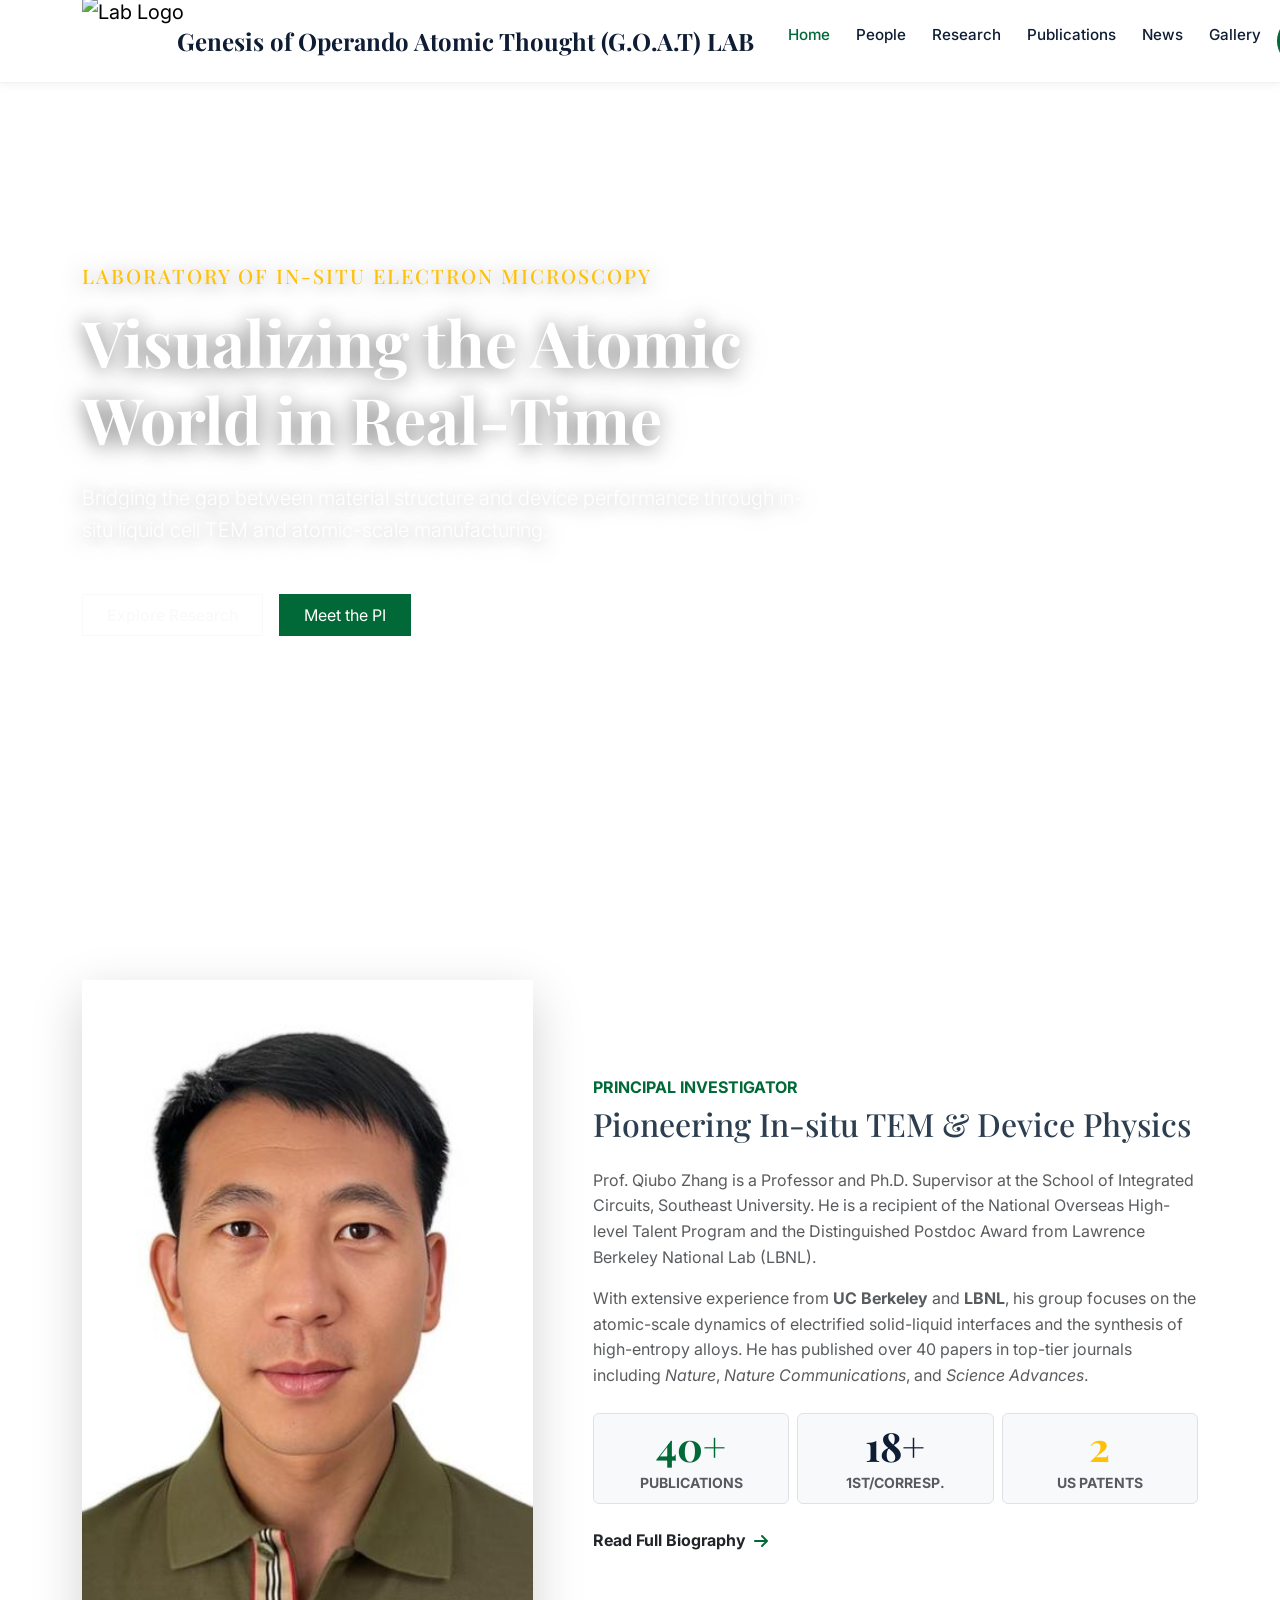
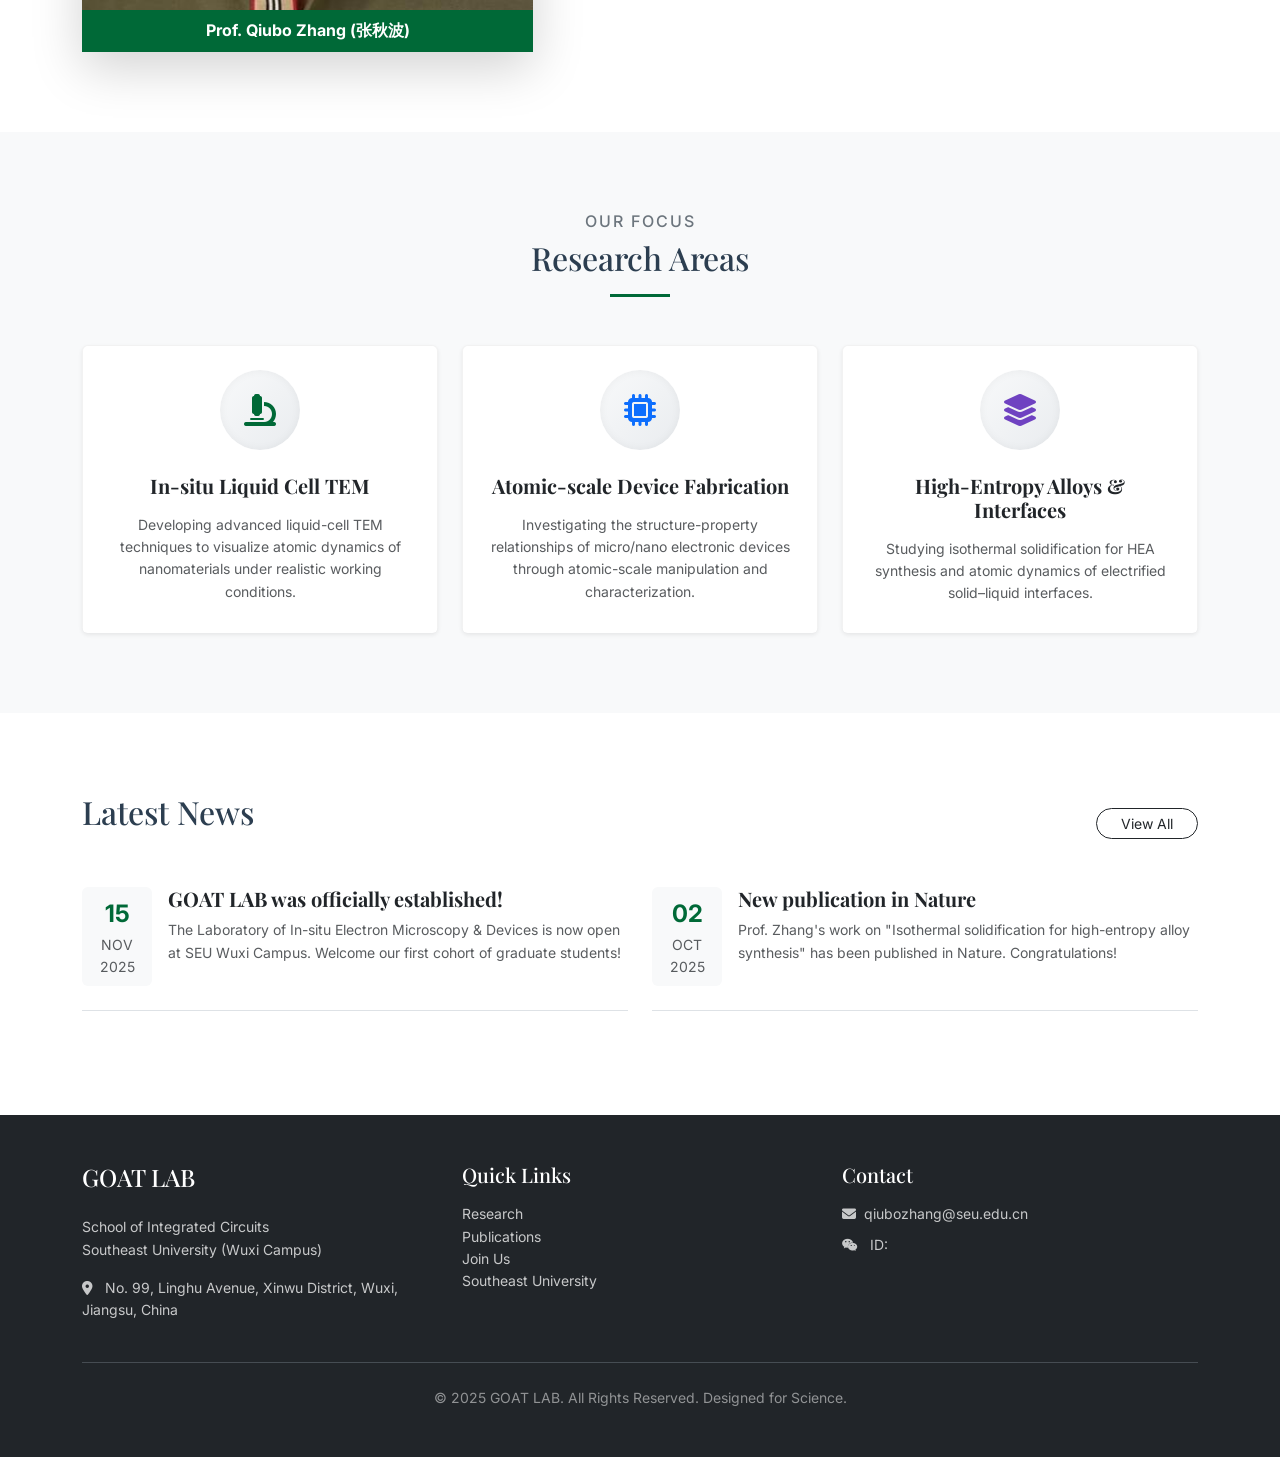
==== index.html @ 04fb3eb4 "Add files via upload" ====
<!DOCTYPE html>
<html lang="en">

<head>
    <meta charset="UTF-8">
    <meta name="viewport" content="width=device-width, initial-scale=1.0">
    
    <!-- SEO Optimization -->
    <meta name="description" content="GOAT LAB at Southeast University (Wuxi Campus), led by Prof. Qiubo Zhang. Research focuses on In-situ Liquid Cell TEM, Atomic-scale Manufacturing, and High-Entropy Alloys.">
    <meta name="keywords" content="Qiubo Zhang, Zhang Group, Southeast University, SEU, In-situ TEM, Liquid Cell, High-Entropy Alloys, Nanodevices, 张秋波, 东南大学, 课题组, 原位电子显微学">
    <meta name="author" content="GOAT LAB">
    
    <title>GOAT LAB</title>
    
    <!-- Favicon (网页图标) -->
    <link rel="icon" type="image/png" href="images/icon.png">

    <!-- Bootstrap 5 CSS -->
    <link href="https://cdn.jsdelivr.net/npm/bootstrap@5.3.0/dist/css/bootstrap.min.css" rel="stylesheet">

    <!-- Fonts (国内镜像加速) -->
    <link href="https://fonts.loli.net/css2?family=Inter:wght@300;400;600&family=Playfair+Display:wght@700&display=swap" rel="stylesheet">

    <!-- FontAwesome Icons -->
    <link rel="stylesheet" href="https://cdnjs.cloudflare.com/ajax/libs/font-awesome/6.4.0/css/all.min.css">

    <!-- Custom CSS -->
    <link rel="stylesheet" href="style.css">

    <!-- AOS Animation Library -->
    <link href="https://unpkg.com/aos@2.3.1/dist/aos.css" rel="stylesheet">
</head>

<body>
    
    <!-- Preloader -->
    <div id="preloader">
        <div class="loader-spinner"></div>
    </div>

    <!-- Navigation 导航栏 -->
    <nav class="navbar navbar-expand-lg fixed-top navbar-light transition-all" id="mainNav">
        <div class="container">
            <!-- Logo区域 -->
            <a class="navbar-brand d-flex align-items-center" href="index.html">
                <img src="images/logo2.png" alt="Lab Logo" class="nav-logo me-2" loading="lazy">
                <div class="brand-text">
                    <span class="group-name">Genesis of Operando Atomic Thought (G.O.A.T) LAB</span>
                </div>
            </a>

            <button class="navbar-toggler" type="button" data-bs-toggle="collapse" data-bs-target="#navbarNav">
                <span class="navbar-toggler-icon"></span>
            </button>

            <div class="collapse navbar-collapse" id="navbarNav">
                <ul class="navbar-nav ms-auto">
                    <li class="nav-item"><a class="nav-link active" href="index.html">Home</a></li>
                    <li class="nav-item"><a class="nav-link" href="people.html">People</a></li>
                    <li class="nav-item"><a class="nav-link" href="research.html">Research</a></li>
                    <li class="nav-item"><a class="nav-link" href="publications.html">Publications</a></li>
                    <li class="nav-item"><a class="nav-link" href="news.html">News</a></li>
                    <li class="nav-item"><a class="nav-link" href="gallery.html">Gallery</a></li>
                    <li class="nav-item ms-lg-2">
                        <a class="btn btn-seu-green btn-sm px-3 rounded-pill" href="join.html">Join Us</a>
                    </li>
                </ul>
            </div>
        </div>
    </nav>

    <!-- Hero Section 首屏大图 -->
    <header class="hero-section d-flex align-items-center" style="background-image: url('https://images.unsplash.com/photo-1576086213369-97a306d36557?q=80&w=2080&auto=format&fit=crop');">
        <div class="overlay"></div>
        <div class="container text-white position-relative z-2">
            <div class="row">
                <div class="col-lg-8" data-aos="fade-up" data-aos-duration="1000">
                    <h5 class="text-uppercase ls-2 mb-3 text-warning">Laboratory of In-situ Electron Microscopy</h5>
                    <h1 class="display-3 fw-bold mb-4">Visualizing the Atomic World in Real-Time</h1>
                    <p class="lead mb-5 opacity-90">
                        Bridging the gap between material structure and device performance through in-situ liquid cell TEM and atomic-scale manufacturing.
                    </p>
                    <div class="d-flex flex-wrap gap-3">
                        <a href="research.html" class="btn btn-outline-light rounded-0 px-4 py-2">Explore Research</a>
                        <a href="#pi-intro" class="btn btn-seu-green rounded-0 px-4 py-2">Meet the PI</a>
                    </div>
                </div>
            </div>
        </div>
        
        <!-- Scroll Down Indicator -->
        <div class="scroll-down-indicator">
            <div class="mouse">
                <div class="wheel"></div>
            </div>
            <div class="arrow-span">
                <span></span><span></span><span></span>
            </div>
        </div>
    </header>

    <!-- PI Introduction 教授简介 -->
    <section id="pi-intro" class="py-section bg-white">
        <div class="container">
            <div class="row align-items-center">
                <div class="col-lg-5 mb-4 mb-lg-0" data-aos="fade-right">
                    <div class="img-wrapper shadow-lg position-relative">
                        <!-- PI 照片占位符 -->
                        <img src="images/qiubo_zhang.jpg" alt="Prof. Qiubo Zhang" class="img-fluid rounded rounded w-100"" loading="lazy" >
                        <div class="img-caption bg-seu-green text-white p-2 text-center position-absolute bottom-0 w-100">
                            <strong>Prof. Qiubo Zhang (张秋波)</strong>
                        </div>
                    </div>
                </div>
                <div class="col-lg-7 ps-lg-5" data-aos="fade-left">
                    <h6 class="text-seu-green fw-bold text-uppercase">Principal Investigator</h6>
                    <h2 class="mb-4 font-serif">Pioneering In-situ TEM & Device Physics</h2>
                    <p class="text-muted">
                        Prof. Qiubo Zhang is a Professor and Ph.D. Supervisor at the School of Integrated Circuits, Southeast University. He is a recipient of the National Overseas High-level Talent Program and the Distinguished Postdoc Award from Lawrence Berkeley National Lab (LBNL).
                    </p>
                    <p class="text-muted">
                        With extensive experience from <strong>UC Berkeley</strong> and <strong>LBNL</strong>, his group focuses on the atomic-scale dynamics of electrified solid-liquid interfaces and the synthesis of high-entropy alloys. He has published over 40 papers in top-tier journals including <em>Nature</em>, <em>Nature Communications</em>, and <em>Science Advances</em>.
                    </p>
                    
                    <!-- Key Statistics -->
                    <div class="row text-center mt-4 mb-4 gx-2">
                        <div class="col-4">
                            <div class="p-2 border rounded bg-light h-100">
                                <h3 class="fw-bold text-seu-green mb-0 display-6">40+</h3>
                                <span class="small text-muted text-uppercase fw-bold">Publications</span>
                            </div>
                        </div>
                        <div class="col-4">
                            <div class="p-2 border rounded bg-light h-100">
                                <h3 class="fw-bold text-dark-blue mb-0 display-6">18+</h3>
                                <span class="small text-muted text-uppercase fw-bold">1st/Corresp.</span>
                            </div>
                        </div>
                        <div class="col-4">
                            <div class="p-2 border rounded bg-light h-100">
                                <h3 class="fw-bold text-warning mb-0 display-6">2</h3>
                                <span class="small text-muted text-uppercase fw-bold">US Patents</span>
                            </div>
                        </div>
                    </div>
                    
                    <div class="mt-4">
                        <a href="people.html" class="text-decoration-none fw-bold text-dark link-arrow">
                            Read Full Biography <i class="fas fa-arrow-right ms-2 text-seu-green"></i>
                        </a>
                    </div>
                </div>
            </div>
        </div>
    </section>

    <!-- Research Highlights 研究方向 -->
    <section id="research" class="py-section bg-light">
        <div class="container">
            <div class="text-center mb-5" data-aos="fade-up">
                <h6 class="text-secondary text-uppercase ls-2">Our Focus</h6>
                <h2 class="font-serif">Research Areas</h2>
                <div class="divider mx-auto bg-seu-green mt-3"></div>
            </div>

            <div class="row g-4">
                <!-- Research Card 1 -->
                <div class="col-md-4" data-aos="fade-up" data-aos-delay="100">
                    <a href="research.html" class="text-decoration-none text-dark">
                        <div class="card h-100 border-0 shadow-sm hover-card">
                            <div class="card-body p-4 text-center">
                                <div class="icon-box mb-4 bg-green-light text-seu-green rounded-circle mx-auto d-flex align-items-center justify-content-center">
                                    <i class="fas fa-microscope fa-2x"></i>
                                </div>
                                <h4 class="card-title h5 fw-bold mb-3">In-situ Liquid Cell TEM</h4>
                                <p class="card-text text-muted small">
                                    Developing advanced liquid-cell TEM techniques to visualize atomic dynamics of nanomaterials under realistic working conditions.
                                </p>
                            </div>
                        </div>
                    </a>
                </div>

                <!-- Research Card 2 -->
                <div class="col-md-4" data-aos="fade-up" data-aos-delay="200">
                    <a href="research.html" class="text-decoration-none text-dark">
                        <div class="card h-100 border-0 shadow-sm hover-card">
                            <div class="card-body p-4 text-center">
                                <div class="icon-box mb-4 bg-blue-light text-primary rounded-circle mx-auto d-flex align-items-center justify-content-center">
                                    <i class="fas fa-microchip fa-2x"></i>
                                </div>
                                <h4 class="card-title h5 fw-bold mb-3">Atomic-scale Device Fabrication</h4>
                                <p class="card-text text-muted small">
                                    Investigating the structure-property relationships of micro/nano electronic devices through atomic-scale manipulation and characterization.
                                </p>
                            </div>
                        </div>
                    </a>
                </div>

                <!-- Research Card 3 -->
                <div class="col-md-4" data-aos="fade-up" data-aos-delay="300">
                    <a href="research.html" class="text-decoration-none text-dark">
                        <div class="card h-100 border-0 shadow-sm hover-card">
                            <div class="card-body p-4 text-center">
                                <div class="icon-box mb-4 bg-purple-light text-purple rounded-circle mx-auto d-flex align-items-center justify-content-center">
                                    <i class="fas fa-layer-group fa-2x"></i>
                                </div>
                                <h4 class="card-title h5 fw-bold mb-3">High-Entropy Alloys & Interfaces</h4>
                                <p class="card-text text-muted small">
                                    Studying isothermal solidification for HEA synthesis and atomic dynamics of electrified solid–liquid interfaces.
                                </p>
                            </div>
                        </div>
                    </a>
                </div>
            </div>
        </div>
    </section>

    <!-- Latest News 新闻动态 -->
    <section class="py-section">
        <div class="container">
            <div class="d-flex justify-content-between align-items-end mb-5">
                <div>
                    <h2 class="font-serif">Latest News</h2>
                </div>
                <a href="news.html" class="btn btn-outline-dark btn-sm rounded-pill px-4">View All</a>
            </div>

            <div class="row">
                <!-- News Item 1 -->
                <div class="col-md-6 mb-4" data-aos="fade-up">
                    <div class="news-item d-flex align-items-start border-bottom pb-4">
                        <div class="date-box bg-light text-center p-2 rounded me-3" style="min-width: 70px;">
                            <span class="d-block fw-bold fs-4 text-seu-green">15</span>
                            <span class="d-block small text-muted text-uppercase">Nov</span>
                            <span class="d-block small text-muted">2025</span>
                        </div>
                        <div>
                            <h5 class="fw-bold">
                                <a href="news.html" class="text-dark text-decoration-none hover-green">GOAT LAB was officially established!</a>
                            </h5>
                            <p class="text-muted small mb-0">The Laboratory of In-situ Electron Microscopy & Devices is now open at SEU Wuxi Campus. Welcome our first cohort of graduate students!</p>
                        </div>
                    </div>
                </div>
                <!-- News Item 2 -->
                <div class="col-md-6 mb-4" data-aos="fade-up" data-aos-delay="100">
                    <div class="news-item d-flex align-items-start border-bottom pb-4">
                        <div class="date-box bg-light text-center p-2 rounded me-3" style="min-width: 70px;">
                            <span class="d-block fw-bold fs-4 text-seu-green">02</span>
                            <span class="d-block small text-muted text-uppercase">Oct</span>
                            <span class="d-block small text-muted">2025</span>
                        </div>
                        <div>
                            <h5 class="fw-bold">
                                <a href="news.html" class="text-dark text-decoration-none hover-green">New publication in Nature</a>
                            </h5>
                            <p class="text-muted small mb-0">Prof. Zhang's work on "Isothermal solidification for high-entropy alloy synthesis" has been published in Nature. Congratulations!</p>
                        </div>
                    </div>
                </div>
            </div>
        </div>
    </section>

    <!-- Footer 页脚 -->
    <footer class="bg-dark text-white py-5">
        <div class="container">
            <div class="row">
                <div class="col-lg-4 mb-4 mb-lg-0">
                    <h4 class="mb-4">GOAT LAB</h4>
                    <p class="small opacity-75">
                        School of Integrated Circuits<br>
                        Southeast University (Wuxi Campus)
                    </p>
                    <p class="small opacity-75">
                        <i class="fas fa-map-marker-alt me-2"></i> No. 99, Linghu Avenue, Xinwu District, Wuxi, Jiangsu, China
                    </p>
                </div>
                <div class="col-lg-4 mb-4 mb-lg-0">
                    <h5 class="mb-3">Quick Links</h5>
                    <ul class="list-unstyled small opacity-75">
                        <li><a href="research.html" class="text-white text-decoration-none">Research</a></li>
                        <li><a href="publications.html" class="text-white text-decoration-none">Publications</a></li>
                        <li><a href="join.html" class="text-white text-decoration-none">Join Us</a></li>
                        <li><a href="https://www.seu.edu.cn" target="_blank" rel="noopener noreferrer" class="text-white text-decoration-none">Southeast University</a></li>
                    </ul>
                </div>
                <div class="col-lg-4">
                    <h5 class="mb-3">Contact</h5>
                    <ul class="list-unstyled small opacity-75">
                        <li class="mb-2"><i class="fas fa-envelope me-2"></i>qiubozhang@seu.edu.cn</li>
                        <li class="mb-2"><i class="fab fa-weixin me-2"></i> ID:</li>
                    </ul>
                </div>
            </div>
            <div class="border-top border-secondary mt-4 pt-4 text-center small opacity-50">
                &copy; 2025 GOAT LAB. All Rights Reserved. Designed for Science.
            </div>
        </div>
    </footer>

    <!-- Back to Top Button -->
    <a href="#" id="back-to-top" class="btn btn-seu-green rounded-circle shadow back-to-top-btn" title="Back to Top">
        <i class="fas fa-arrow-up"></i>
    </a>

    <!-- JS Scripts -->
    <script src="https://cdn.jsdelivr.net/npm/bootstrap@5.3.0/dist/js/bootstrap.bundle.min.js"></script>
    <script src="https://unpkg.com/aos@2.3.1/dist/aos.js"></script>
    <script src="script.js"></script>
</body>

</html>
---- style.css ----
/* =========================================
   1. GLOBAL RESET & UTILITIES
   ========================================= */
html {
    scroll-behavior: smooth;
}

:root {
    --seu-green: #006937;        /* 东南大学官方绿 */
    --seu-green-hover: #00522b;
    --dark-blue: #0e1d34;        /* 深科技蓝 */
    --text-dark: #2c3e50;
    --text-light: #6c757d;
}

body {
    font-family: 'Inter', sans-serif;
    color: var(--text-dark);
    line-height: 1.6;
}

h1, h2, h3, h4, h5, .font-serif {
    font-family: 'Playfair Display', serif;
    /* 移动端防长单词撑破屏幕 */
    overflow-wrap: break-word; word-wrap: break-word; hyphens: auto;
}

a {
    text-decoration: none;
    transition: color 0.2s ease;
}

/* 常用工具类 */
.py-section { padding-top: 5rem; padding-bottom: 5rem; }
.ls-2 { letter-spacing: 2px; }
.divider { height: 3px; width: 60px; }
.object-fit-cover { object-fit: cover; }
.text-justify { text-align: justify; }
.w-20 { width: 20px; text-align: center; }

/* 颜色工具 */
.text-seu-green { color: var(--seu-green) !important; }
.bg-seu-green { background-color: var(--seu-green) !important; }
.text-dark-blue { color: var(--dark-blue) !important; }
.bg-dark-blue { background-color: var(--dark-blue) !important; color: white; }
.hover-green:hover { color: var(--seu-green) !important; transition: color 0.2s ease; }

/* 文本截断 */
.text-clamp-2 { display: -webkit-box; -webkit-line-clamp: 2; -webkit-box-orient: vertical; overflow: hidden; }
.text-clamp-3 { display: -webkit-box; -webkit-line-clamp: 3; -webkit-box-orient: vertical; overflow: hidden; }

/* =========================================
   2. KEYFRAMES ANIMATIONS
   ========================================= */
@keyframes spin { 0% { transform: rotate(0deg); } 100% { transform: rotate(360deg); } }
@keyframes floatUp { 0% { transform: translateY(100vh) scale(0); opacity: 0; } 20% { opacity: 0.8; } 100% { transform: translateY(-100px) scale(1); opacity: 0; } }
@keyframes scrollWheel { 0% { top: 6px; opacity: 1; } 100% { top: 20px; opacity: 0; } }
@keyframes scrollArrow { 0% { opacity: 0; } 50% { opacity: 1; } 100% { opacity: 0; } }
@keyframes zoom { from { transform: scale(0) } to { transform: scale(1) } }

/* =========================================
   3. COMPONENTS (Preloader, Nav, UI)
   ========================================= */

/* --- Preloader --- */
#preloader {
    position: fixed; top: 0; left: 0; width: 100%; height: 100%;
    background: #ffffff; z-index: 9999;
    display: flex; justify-content: center; align-items: center;
    transition: opacity 0.5s ease, visibility 0.5s ease;
}
#preloader.fade-out { opacity: 0; visibility: hidden; }
.loader-spinner {
    width: 50px; height: 50px; border-radius: 50%;
    border: 3px solid rgba(0, 105, 55, 0.2); border-top: 3px solid var(--seu-green);
    animation: spin 1s linear infinite;
}

/* --- Buttons --- */
.btn-seu-green {
    background-color: var(--seu-green); color: white; border: 1px solid var(--seu-green); transition: all 0.3s ease;
}
.btn-seu-green:hover { background-color: var(--seu-green-hover); border-color: var(--seu-green-hover); color: white; }
.btn-outline-light:hover { color: var(--dark-blue); }
.filter-btn { border: none; font-weight: 500; font-size: 0.95rem; transition: all 0.3s; opacity: 0.6; }
.filter-btn:hover, .filter-btn.active { background-color: transparent !important; color: var(--seu-green) !important; opacity: 1; font-weight: 700; }

/* --- Back to Top Button --- */
.back-to-top-btn {
    position: fixed; bottom: 30px; right: 30px;
    width: 50px; height: 50px; border-radius: 50%; z-index: 999;
    display: flex; align-items: center; justify-content: center;
    opacity: 0; visibility: hidden; transition: all 0.4s ease; border: 2px solid white;
}
.back-to-top-btn.show { opacity: 1; visibility: visible; bottom: 30px; }
.back-to-top-btn:hover { transform: translateY(-5px); background-color: var(--dark-blue); border-color: var(--seu-green); }

/* --- Navbar (Glassmorphism & Large Logo) --- */
#mainNav {
    padding-top: 15px; padding-bottom: 15px;
    background-color: rgba(255, 255, 255, 0.85);
    backdrop-filter: blur(15px) saturate(180%); -webkit-backdrop-filter: blur(15px) saturate(180%);
    box-shadow: 0 2px 10px rgba(0,0,0,0.05); border-bottom: 1px solid rgba(0,0,0,0.05);
}
.navbar-brand {
    position: relative; display: flex; align-items: center;
    height: 50px; padding-left: 90px !important; /* 给悬浮大Logo留位置 */
}
.nav-logo {
    position: absolute; left: 0; top: 50%; transform: translateY(-50%);
    height: 90px; width: auto; margin-right: 0 !important; z-index: 999;
}
.brand-text { display: flex; align-items: center; line-height: 1; margin-left: 5px; }
.brand-text .group-name { font-weight: 700; font-size: 1.5rem; font-family: 'Playfair Display', serif; color: var(--dark-blue); }
.nav-link { font-weight: 500; color: var(--dark-blue) !important; font-size: 0.95rem; margin-left: 10px; transition: color 0.3s; }
.nav-link:hover, .nav-link.active { color: var(--seu-green) !important; }

/* =========================================
   4. HOME / HERO SECTION
   ========================================= */
.hero-section {
    height: 100vh; min-height: 600px;
    background-size: cover; background-position: center; background-attachment: fixed;
    position: relative; overflow: hidden;
}
/* 粒子层 */
.hero-particles { position: absolute; top: 0; left: 0; width: 100%; height: 100%; z-index: 1; pointer-events: none; overflow: hidden; }
.particle {
    position: absolute; border-radius: 50%;
    background: rgba(255, 255, 255, 0.3); box-shadow: 0 0 10px rgba(255, 255, 255, 0.5);
    animation: floatUp linear infinite;
}
/* 遮罩：保留您目前的透明设置，保证图片鲜亮 */
.hero-section .overlay {
    position: absolute; top: 0; left: 0; width: 100%; height: 100%;
    background: linear-gradient(135deg, rgba(14, 29, 52, 0) 0%, rgba(0, 105, 55, 0) 100%);
    z-index: 1;
}
/* 增强文字阴影，防止背景太亮看不清 */
.hero-section h1, .hero-section p, .hero-section h5 {
    text-shadow: 0 2px 20px rgba(0, 0, 0, 0.5), 0 0 40px rgba(0,0,0,0.2);
}
/* 向下滚动提示 */
.scroll-down-indicator { position: absolute; bottom: 30px; left: 50%; transform: translateX(-50%); z-index: 10; display: flex; flex-direction: column; align-items: center; opacity: 0.8; }
.mouse { width: 26px; height: 42px; border: 2px solid #fff; border-radius: 20px; position: relative; margin-bottom: 5px; }
.wheel { width: 4px; height: 4px; background: #fff; border-radius: 50%; position: absolute; top: 6px; left: 50%; transform: translateX(-50%); animation: scrollWheel 2s infinite; }
.arrow-span span { display: block; width: 10px; height: 10px; border-bottom: 2px solid #fff; border-right: 2px solid #fff; transform: rotate(45deg); margin: -4px auto; animation: scrollArrow 2s infinite; }
.arrow-span span:nth-child(2) { animation-delay: .2s; }
.arrow-span span:nth-child(3) { animation-delay: .4s; }

/* =========================================
   5. PAGE MODULES (Modules by Page)
   ========================================= */

/* --- Common Components --- */
.page-header { margin-top: 0; position: relative; overflow: hidden; }
.atomic-bg-pattern {
    position: absolute; top: 0; left: 0; width: 100%; height: 100%;
    background-image: radial-gradient(rgba(255, 255, 255, 0.1) 1px, transparent 1px);
    background-size: 30px 30px; z-index: 1; pointer-events: none;
}
/* 通用卡片与图标 */
.hover-card {
    transition: all 0.4s cubic-bezier(0.165, 0.84, 0.44, 1); background: #fff; overflow: hidden; position: relative;
    border: 1px solid rgba(0,0,0,0.05) !important; border-bottom: 4px solid transparent !important;
}
.hover-card:hover { transform: translateY(-8px); box-shadow: 0 20px 40px rgba(0,0,0,0.1) !important; border-bottom-color: var(--seu-green) !important; }
.icon-box { width: 80px; height: 80px; background: linear-gradient(135deg, #f8f9fa 0%, #e9ecef 100%); box-shadow: inset 0 0 10px rgba(0, 0, 0, 0.05); }
.bg-green-light { background-color: rgba(0, 105, 55, 0.1); }
.bg-blue-light { background-color: rgba(13, 110, 253, 0.1); }
.bg-purple-light { background-color: rgba(111, 66, 193, 0.1); }
.text-purple { color: #6f42c1; }
.hover-shadow { transition: all 0.3s ease; }
.hover-shadow:hover { box-shadow: 0 10px 30px rgba(0,0,0,0.05); transform: translateY(-5px); }
.badge { font-weight: 500; letter-spacing: 0.5px; border-radius: 4px; }
.modal-content { border-radius: 1rem; }
.grayscale-logos { filter: grayscale(100%); transition: all 0.3s; }
.grayscale-logos:hover { filter: grayscale(0%); opacity: 1 !important; }
.link-arrow { display: inline-flex; align-items: center; }
.link-arrow:hover i { transform: translateX(5px); transition: transform 0.2s; }

/* --- People Page (List Layout) --- */
.member-img-rect {
    width: 160px; height: 200px; object-fit: cover; object-position: top;
    border-radius: 4px; border: 1px solid #eee; flex-shrink: 0;
}
.profile-row {
    border-bottom: 1px solid #e0e0e0 !important; padding-bottom: 2rem; margin-bottom: 2rem; transition: background-color 0.3s;
}
.profile-row:hover { background-color: #fcfcfc; }
.profile-row:last-child { border-bottom: none !important; }
.profile-name-title, .profile-name {
    color: #4da6ba; font-family: 'Inter', sans-serif; font-weight: 700; font-size: 1.5rem;
}
.edu-list li { font-size: 0.95rem; color: #333; margin-bottom: 3px; }
.pi-image-wrapper img { object-fit: cover; height: 100%; min-height: 300px; }

/* --- Research Page --- */
.text-light-gray { color: #e9ecef; font-size: 4rem; line-height: 1; font-weight: 800; }
.research-img-wrapper { overflow: hidden; border-radius: 8px; }
.hover-scale { transition: transform 0.6s cubic-bezier(0.25, 0.46, 0.45, 0.94); width: 100%; display: block; }
.research-img-wrapper:hover .hover-scale { transform: scale(1.05); }
.hover-glow { transition: all 0.3s ease; background: rgba(255, 255, 255, 0.02); }
.hover-glow:hover { background: rgba(255, 255, 255, 0.1); border-color: var(--seu-green) !important; transform: translateY(-5px); box-shadow: 0 0 15px rgba(0, 105, 55, 0.3); }
.fa-check-circle { width: 20px; }

/* --- Publications Page --- */
.font-monospace { font-family: 'Courier New', Courier, monospace; letter-spacing: 1px; }
.pub-list li { transition: all 0.2s ease; }
.pub-list li:hover { background-color: rgba(0, 105, 55, 0.03); border-radius: 4px; transform: translateX(5px); }
.journal-name { font-style: italic; color: var(--dark-blue); font-weight: 600; }
.journal-name:contains("Nature"), .journal-name:contains("Science") { border-bottom: 2px solid var(--seu-green); }
.pub-links a { text-decoration: none; }
/* 侧边栏与页码 */
.nav-pills .nav-link.active { background-color: var(--seu-green) !important; color: white !important; font-weight: bold; box-shadow: 0 4px 6px rgba(0, 105, 55, 0.2); }
.page-link { color: var(--dark-blue); border: none; margin: 0 5px; border-radius: 5px !important; }
.page-link.active { background-color: var(--seu-green); color: white; }
/* 年份跳转定位修正 (保留原设置) */
.year-section { scroll-margin-top: 160px; }
/* 自动计数 */
body { counter-reset: paper-counter; }
.pub-number::before { counter-increment: paper-counter; content: counter(paper-counter, decimal-leading-zero) "."; }

/* --- News & Mobile Sticky Search --- */
.news-card { transition: transform 0.3s ease; overflow: hidden; }
.news-card:hover { transform: translateY(-5px); }
.news-card img { transition: transform 0.5s ease; }
.news-card:hover img { transform: scale(1.05); }
.date-badge-overlay {
    position: absolute; top: 15px; left: 15px; background: rgba(255, 255, 255, 0.95); padding: 8px 12px;
    text-align: center; border-radius: 4px; box-shadow: 0 4px 6px rgba(0,0,0,0.1); min-width: 60px;
}
.date-badge-overlay .day { display: block; font-size: 1.5rem; font-weight: 800; line-height: 1; color: var(--dark-blue); }
.date-badge-overlay .month { display: block; font-size: 0.75rem; text-transform: uppercase; font-weight: 600; color: var(--seu-green); }
/* 搜索框JS吸顶辅助样式 */
.search-is-fixed {
    position: fixed !important; top: 76px !important; left: 15px !important; right: 15px !important;
    z-index: 1050 !important; background-color: #fff !important; padding: 15px !important; border-radius: 0 0 10px 10px !important;
    width: auto !important; transition: all 0.3s ease; box-shadow: 0 5px 15px rgba(0,0,0,0.1) !important; border: 1px solid rgba(0,0,0,0.05);
}
.search-placeholder { height: 80px; display: none; }
.search-placeholder.show { display: block; }

/* --- Gallery Page (Masonry) --- */
.gallery-grid { column-count: 3; column-gap: 20px; }
.gallery-item { break-inside: avoid; margin-bottom: 20px; }
.gallery-card { position: relative; display: block; overflow: hidden; border-radius: 12px; cursor: zoom-in; box-shadow: 0 4px 15px rgba(0,0,0,0.1); }
.gallery-card img { width: 100%; transition: transform 0.6s cubic-bezier(0.25, 0.46, 0.45, 0.94); will-change: transform; }
.gallery-card:hover img { transform: scale(1.1); }
.gallery-overlay {
    position: absolute; top: 0; left: 0; width: 100%; height: 100%;
    background: linear-gradient(to top, rgba(0, 105, 55, 0.9), rgba(14, 29, 52, 0.4));
    opacity: 0; transition: all 0.4s ease; display: flex; justify-content: center; align-items: center; text-align: center;
}
.overlay-content { transform: translateY(20px); transition: transform 0.4s ease; }
.gallery-card:hover .gallery-overlay { opacity: 1; }
.gallery-card:hover .overlay-content { transform: translateY(0); }

/* --- Join Us Page (Timeline & Accordion) --- */
.step-icon { width: 60px; height: 60px; transition: all 0.3s ease; border: 1px solid rgba(0,0,0,0.05); }
.process-step:hover .step-icon { transform: translateY(-5px); box-shadow: 0 10px 20px rgba(0,105,55,0.15) !important; }
.custom-accordion .accordion-button { background-color: #fff; color: var(--dark-blue); box-shadow: none; padding: 1.5rem; }
.custom-accordion .accordion-button:not(.collapsed) { color: var(--seu-green); background-color: rgba(0, 105, 55, 0.05); }
.custom-accordion .accordion-button:focus { box-shadow: none; border-color: rgba(0, 0, 0, 0.125); }
.custom-accordion .accordion-item { overflow: hidden; }

/* =========================================
   6. RESPONSIVE MEDIA QUERIES (整合与统一)
   ========================================= */

/* --- PC 大屏独有 (>= 992px) --- */
@media (min-width: 992px) {
    /* 侧边栏悬浮 */
    .sticky-sidebar { position: sticky; top: 100px; z-index: 10; }
    /* Join Us 流程连接线 */
    .process-step:not(:last-child)::after {
        content: ''; position: absolute; top: 30px; right: -50%; width: 100%; height: 2px; background-color: #e9ecef; z-index: 0;
    }
}

/* --- 平板与手机 (<= 991px) --- */
@media (max-width: 991px) {
    /* Hero Section 解除视差，防止手机抖动 */
    .hero-section { background-attachment: scroll; height: auto; padding: 150px 0 100px 0; }
    
    /* Gallery 变双列 */
    .gallery-grid { column-count: 2; }
    
    /* Publication 年份吸顶偏移修正 */
    .year-section { scroll-margin-top: 240px; }
    
    /* 手机搜索下拉框样式 */
    .mobile-sticky-search .form-select { height: 100% !important; background-color: #fff; }
}

/* --- 竖屏手机 (<= 767px) --- */
@media (max-width: 767px) {
    /* People 页列表布局适配 */
    .member-img-rect { width: 100%; max-width: 200px; height: auto; aspect-ratio: 3/4; margin-bottom: 1rem; }
    .profile-row { text-align: center; }
    .profile-row .d-flex { justify-content: center; }
}

/* --- 小屏手机 (<= 576px) --- */
@media (max-width: 576px) {
    .gallery-grid { column-count: 1; }
    h1.display-3 { font-size: 2.5rem; }
}
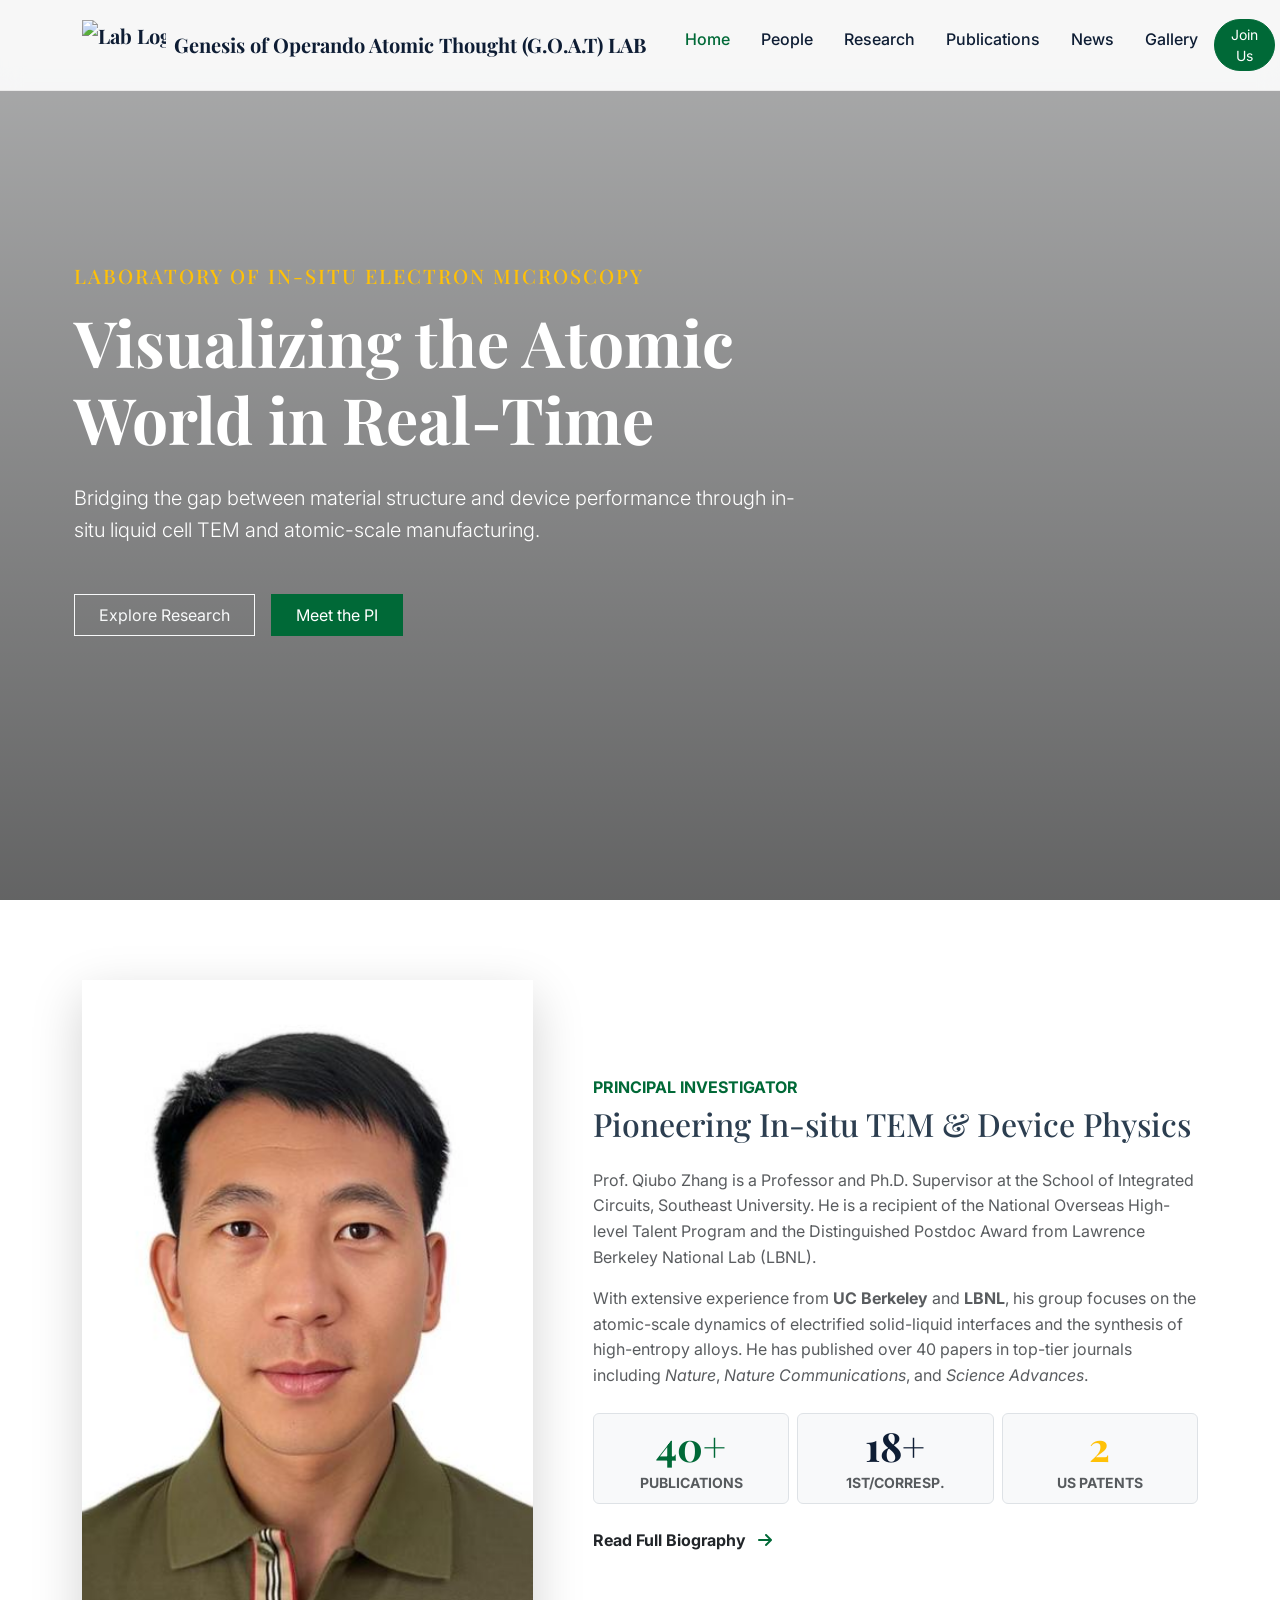
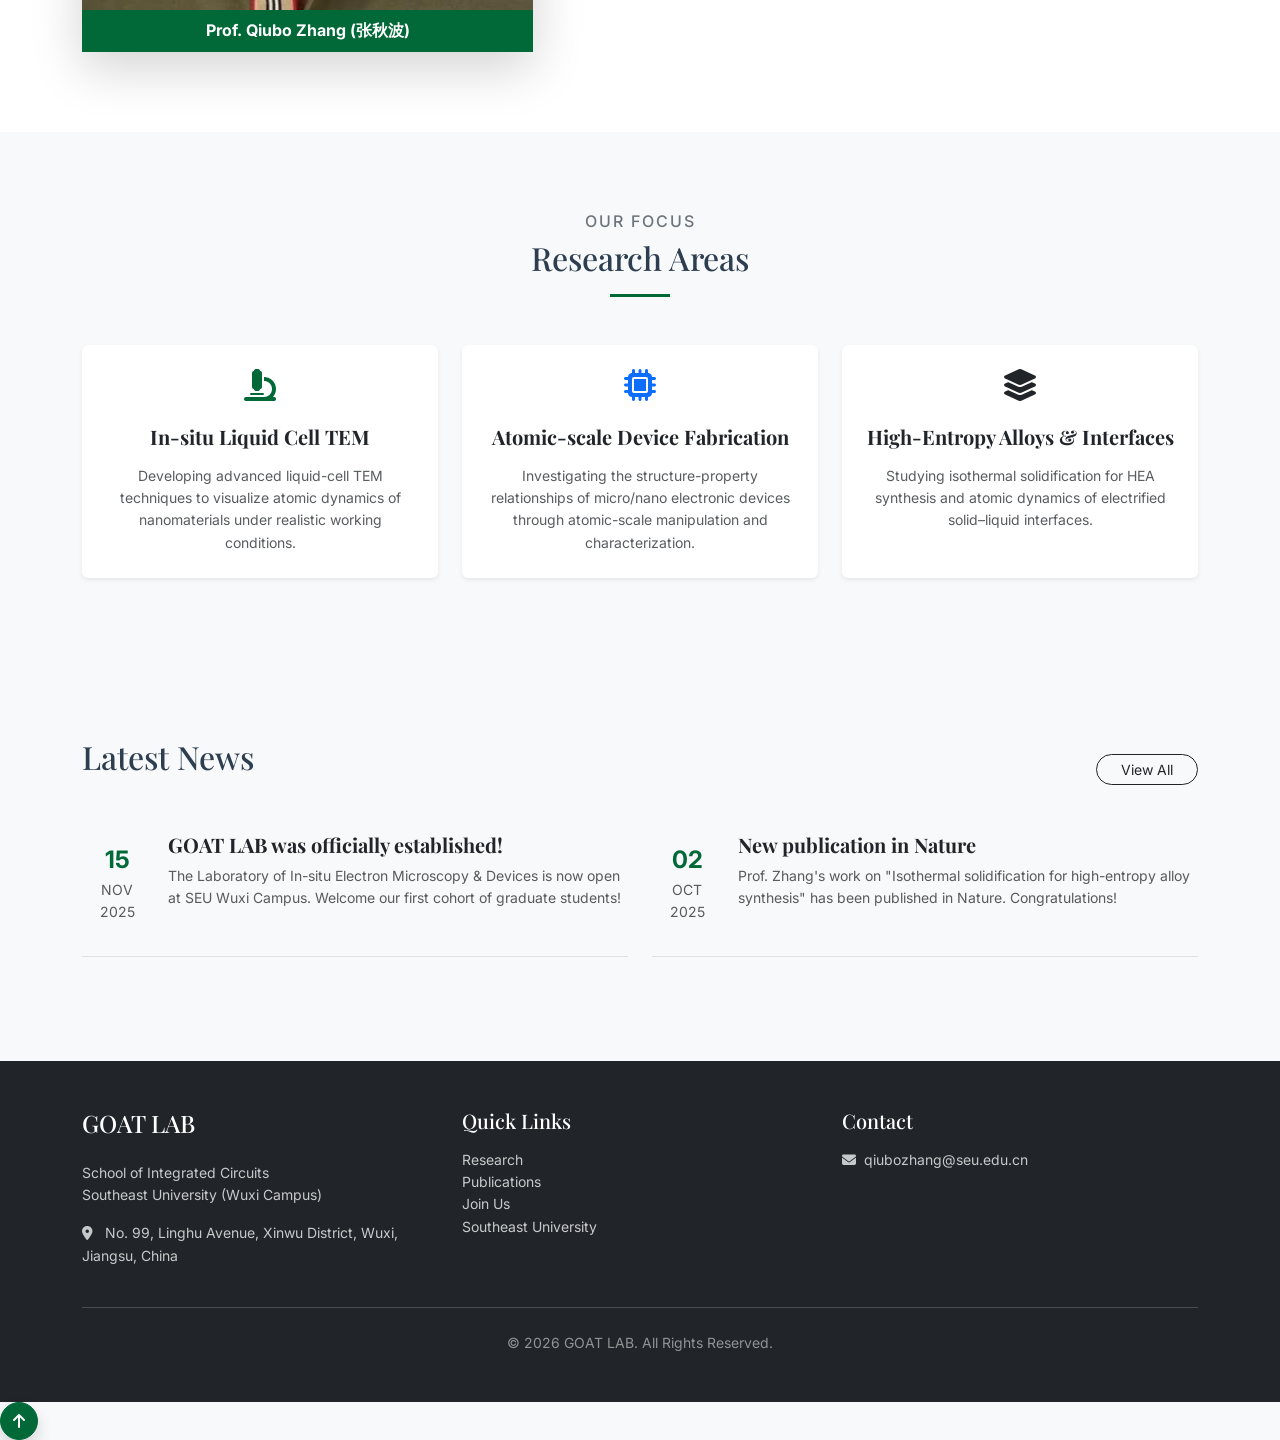
==== commit 24d72483: "Add files via upload" ====
--- a/index.html
+++ b/index.html
@@ -4,14 +4,28 @@
 <head>
     <meta charset="UTF-8">
     <meta name="viewport" content="width=device-width, initial-scale=1.0">
-    
+
     <!-- SEO Optimization -->
-    <meta name="description" content="GOAT LAB at Southeast University (Wuxi Campus), led by Prof. Qiubo Zhang. Research focuses on In-situ Liquid Cell TEM, Atomic-scale Manufacturing, and High-Entropy Alloys.">
-    <meta name="keywords" content="Qiubo Zhang, Zhang Group, Southeast University, SEU, In-situ TEM, Liquid Cell, High-Entropy Alloys, Nanodevices, 张秋波, 东南大学, 课题组, 原位电子显微学">
+    <meta name="description"
+        content="GOAT LAB at Southeast University (Wuxi Campus), led by Prof. Qiubo Zhang. Research focuses on In-situ Liquid Cell TEM, Atomic-scale Manufacturing, and High-Entropy Alloys.">
+    <meta name="keywords"
+        content="Qiubo Zhang, Zhang Group, Southeast University, SEU, In-situ TEM, Liquid Cell, High-Entropy Alloys, Nanodevices, 张秋波, 东南大学, 课题组, 原位电子显微学">
     <meta name="author" content="GOAT LAB">
-    
+    <!-- Open Graph / Facebook / WeChat -->
+    <meta property="og:type" content="website">
+    <meta property="og:url" content="https://goatlab.seu.edu.cn/"> <!-- 如果以后有了域名，请填在这里 -->
+    <meta property="og:title" content="GOAT LAB | Southeast University">
+    <meta property="og:description" content="Prof. Qiubo Zhang's Group at SEU Wuxi Campus. Researching In-situ TEM, Atomic Manufacturing, and HEAs.">
+    <meta property="og:image" content="images/news/lab_opening.jpg"> <!-- 建议放一张好看的实验室合影或Logo，路径要对 -->
+
+    <!-- Twitter -->
+    <meta property="twitter:card" content="summary_large_image">
+    <meta property="twitter:title" content="GOAT LAB | Southeast University">
+    <meta property="twitter:description" content="Genesis of Operando Atomic Thought (G.O.A.T) LAB.">
+    <meta property="twitter:image" content="images/news/lab_opening.jpg">
+
     <title>GOAT LAB</title>
-    
+
     <!-- Favicon (网页图标) -->
     <link rel="icon" type="image/png" href="images/icon.png">
 
@@ -19,7 +33,8 @@
     <link href="https://cdn.jsdelivr.net/npm/bootstrap@5.3.0/dist/css/bootstrap.min.css" rel="stylesheet">
 
     <!-- Fonts (国内镜像加速) -->
-    <link href="https://fonts.loli.net/css2?family=Inter:wght@300;400;600&family=Playfair+Display:wght@700&display=swap" rel="stylesheet">
+    <link href="https://fonts.loli.net/css2?family=Inter:wght@300;400;600&family=Playfair+Display:wght@700&display=swap"
+        rel="stylesheet">
 
     <!-- FontAwesome Icons -->
     <link rel="stylesheet" href="https://cdnjs.cloudflare.com/ajax/libs/font-awesome/6.4.0/css/all.min.css">
@@ -32,13 +47,12 @@
 </head>
 
 <body>
-    
+
     <!-- Preloader -->
     <div id="preloader">
         <div class="loader-spinner"></div>
     </div>
 
-    <!-- Navigation 导航栏 -->
     <nav class="navbar navbar-expand-lg fixed-top navbar-light transition-all" id="mainNav">
         <div class="container">
             <!-- Logo区域 -->
@@ -54,23 +68,14 @@
             </button>
 
             <div class="collapse navbar-collapse" id="navbarNav">
-                <ul class="navbar-nav ms-auto">
-                    <li class="nav-item"><a class="nav-link active" href="index.html">Home</a></li>
-                    <li class="nav-item"><a class="nav-link" href="people.html">People</a></li>
-                    <li class="nav-item"><a class="nav-link" href="research.html">Research</a></li>
-                    <li class="nav-item"><a class="nav-link" href="publications.html">Publications</a></li>
-                    <li class="nav-item"><a class="nav-link" href="news.html">News</a></li>
-                    <li class="nav-item"><a class="nav-link" href="gallery.html">Gallery</a></li>
-                    <li class="nav-item ms-lg-2">
-                        <a class="btn btn-seu-green btn-sm px-3 rounded-pill" href="join.html">Join Us</a>
-                    </li>
-                </ul>
+                <ul class="navbar-nav ms-auto" id="nav-menu-container"><!-- JS 将会自动在这里生成菜单 --></ul>
             </div>
         </div>
     </nav>
 
     <!-- Hero Section 首屏大图 -->
-    <header class="hero-section d-flex align-items-center" style="background-image: url('https://images.unsplash.com/photo-1576086213369-97a306d36557?q=80&w=2080&auto=format&fit=crop');">
+    <header class="hero-section d-flex align-items-center"
+        style="background-image: url('https://images.unsplash.com/photo-1576086213369-97a306d36557?q=80&w=2080&auto=format&fit=crop');">
         <div class="overlay"></div>
         <div class="container text-white position-relative z-2">
             <div class="row">
@@ -78,7 +83,8 @@
                     <h5 class="text-uppercase ls-2 mb-3 text-warning">Laboratory of In-situ Electron Microscopy</h5>
                     <h1 class="display-3 fw-bold mb-4">Visualizing the Atomic World in Real-Time</h1>
                     <p class="lead mb-5 opacity-90">
-                        Bridging the gap between material structure and device performance through in-situ liquid cell TEM and atomic-scale manufacturing.
+                        Bridging the gap between material structure and device performance through in-situ liquid cell
+                        TEM and atomic-scale manufacturing.
                     </p>
                     <div class="d-flex flex-wrap gap-3">
                         <a href="research.html" class="btn btn-outline-light rounded-0 px-4 py-2">Explore Research</a>
@@ -87,7 +93,7 @@
                 </div>
             </div>
         </div>
-        
+
         <!-- Scroll Down Indicator -->
         <div class="scroll-down-indicator">
             <div class="mouse">
@@ -106,8 +112,10 @@
                 <div class="col-lg-5 mb-4 mb-lg-0" data-aos="fade-right">
                     <div class="img-wrapper shadow-lg position-relative">
                         <!-- PI 照片占位符 -->
-                        <img src="images/qiubo_zhang.jpg" alt="Prof. Qiubo Zhang" class="img-fluid rounded rounded w-100"" loading="lazy" >
-                        <div class="img-caption bg-seu-green text-white p-2 text-center position-absolute bottom-0 w-100">
+                        <img src="images/qiubo_zhang.jpg" alt="Prof. Qiubo Zhang"
+                            class="img-fluid rounded rounded w-100"" loading=" lazy">
+                        <div
+                            class="img-caption bg-seu-green text-white p-2 text-center position-absolute bottom-0 w-100">
                             <strong>Prof. Qiubo Zhang (张秋波)</strong>
                         </div>
                     </div>
@@ -116,12 +124,17 @@
                     <h6 class="text-seu-green fw-bold text-uppercase">Principal Investigator</h6>
                     <h2 class="mb-4 font-serif">Pioneering In-situ TEM & Device Physics</h2>
                     <p class="text-muted">
-                        Prof. Qiubo Zhang is a Professor and Ph.D. Supervisor at the School of Integrated Circuits, Southeast University. He is a recipient of the National Overseas High-level Talent Program and the Distinguished Postdoc Award from Lawrence Berkeley National Lab (LBNL).
+                        Prof. Qiubo Zhang is a Professor and Ph.D. Supervisor at the School of Integrated Circuits,
+                        Southeast University. He is a recipient of the National Overseas High-level Talent Program and
+                        the Distinguished Postdoc Award from Lawrence Berkeley National Lab (LBNL).
                     </p>
                     <p class="text-muted">
-                        With extensive experience from <strong>UC Berkeley</strong> and <strong>LBNL</strong>, his group focuses on the atomic-scale dynamics of electrified solid-liquid interfaces and the synthesis of high-entropy alloys. He has published over 40 papers in top-tier journals including <em>Nature</em>, <em>Nature Communications</em>, and <em>Science Advances</em>.
+                        With extensive experience from <strong>UC Berkeley</strong> and <strong>LBNL</strong>, his group
+                        focuses on the atomic-scale dynamics of electrified solid-liquid interfaces and the synthesis of
+                        high-entropy alloys. He has published over 40 papers in top-tier journals including
+                        <em>Nature</em>, <em>Nature Communications</em>, and <em>Science Advances</em>.
                     </p>
-                    
+
                     <!-- Key Statistics -->
                     <div class="row text-center mt-4 mb-4 gx-2">
                         <div class="col-4">
@@ -143,7 +156,7 @@
                             </div>
                         </div>
                     </div>
-                    
+
                     <div class="mt-4">
                         <a href="people.html" class="text-decoration-none fw-bold text-dark link-arrow">
                             Read Full Biography <i class="fas fa-arrow-right ms-2 text-seu-green"></i>
@@ -169,12 +182,14 @@
                     <a href="research.html" class="text-decoration-none text-dark">
                         <div class="card h-100 border-0 shadow-sm hover-card">
                             <div class="card-body p-4 text-center">
-                                <div class="icon-box mb-4 bg-green-light text-seu-green rounded-circle mx-auto d-flex align-items-center justify-content-center">
+                                <div
+                                    class="icon-box mb-4 bg-green-light text-seu-green rounded-circle mx-auto d-flex align-items-center justify-content-center">
                                     <i class="fas fa-microscope fa-2x"></i>
                                 </div>
                                 <h4 class="card-title h5 fw-bold mb-3">In-situ Liquid Cell TEM</h4>
                                 <p class="card-text text-muted small">
-                                    Developing advanced liquid-cell TEM techniques to visualize atomic dynamics of nanomaterials under realistic working conditions.
+                                    Developing advanced liquid-cell TEM techniques to visualize atomic dynamics of
+                                    nanomaterials under realistic working conditions.
                                 </p>
                             </div>
                         </div>
@@ -186,12 +201,14 @@
                     <a href="research.html" class="text-decoration-none text-dark">
                         <div class="card h-100 border-0 shadow-sm hover-card">
                             <div class="card-body p-4 text-center">
-                                <div class="icon-box mb-4 bg-blue-light text-primary rounded-circle mx-auto d-flex align-items-center justify-content-center">
+                                <div
+                                    class="icon-box mb-4 bg-blue-light text-primary rounded-circle mx-auto d-flex align-items-center justify-content-center">
                                     <i class="fas fa-microchip fa-2x"></i>
                                 </div>
                                 <h4 class="card-title h5 fw-bold mb-3">Atomic-scale Device Fabrication</h4>
                                 <p class="card-text text-muted small">
-                                    Investigating the structure-property relationships of micro/nano electronic devices through atomic-scale manipulation and characterization.
+                                    Investigating the structure-property relationships of micro/nano electronic devices
+                                    through atomic-scale manipulation and characterization.
                                 </p>
                             </div>
                         </div>
@@ -203,12 +220,14 @@
                     <a href="research.html" class="text-decoration-none text-dark">
                         <div class="card h-100 border-0 shadow-sm hover-card">
                             <div class="card-body p-4 text-center">
-                                <div class="icon-box mb-4 bg-purple-light text-purple rounded-circle mx-auto d-flex align-items-center justify-content-center">
+                                <div
+                                    class="icon-box mb-4 bg-purple-light text-purple rounded-circle mx-auto d-flex align-items-center justify-content-center">
                                     <i class="fas fa-layer-group fa-2x"></i>
                                 </div>
                                 <h4 class="card-title h5 fw-bold mb-3">High-Entropy Alloys & Interfaces</h4>
                                 <p class="card-text text-muted small">
-                                    Studying isothermal solidification for HEA synthesis and atomic dynamics of electrified solid–liquid interfaces.
+                                    Studying isothermal solidification for HEA synthesis and atomic dynamics of
+                                    electrified solid–liquid interfaces.
                                 </p>
                             </div>
                         </div>
@@ -239,9 +258,11 @@
                         </div>
                         <div>
                             <h5 class="fw-bold">
-                                <a href="news.html" class="text-dark text-decoration-none hover-green">GOAT LAB was officially established!</a>
+                                <a href="news.html" class="text-dark text-decoration-none hover-green">GOAT LAB was
+                                    officially established!</a>
                             </h5>
-                            <p class="text-muted small mb-0">The Laboratory of In-situ Electron Microscopy & Devices is now open at SEU Wuxi Campus. Welcome our first cohort of graduate students!</p>
+                            <p class="text-muted small mb-0">The Laboratory of In-situ Electron Microscopy & Devices is
+                                now open at SEU Wuxi Campus. Welcome our first cohort of graduate students!</p>
                         </div>
                     </div>
                 </div>
@@ -255,9 +276,11 @@
                         </div>
                         <div>
                             <h5 class="fw-bold">
-                                <a href="news.html" class="text-dark text-decoration-none hover-green">New publication in Nature</a>
+                                <a href="news.html" class="text-dark text-decoration-none hover-green">New publication
+                                    in Nature</a>
                             </h5>
-                            <p class="text-muted small mb-0">Prof. Zhang's work on "Isothermal solidification for high-entropy alloy synthesis" has been published in Nature. Congratulations!</p>
+                            <p class="text-muted small mb-0">Prof. Zhang's work on "Isothermal solidification for
+                                high-entropy alloy synthesis" has been published in Nature. Congratulations!</p>
                         </div>
                     </div>
                 </div>
@@ -266,40 +289,8 @@
     </section>
 
     <!-- Footer 页脚 -->
-    <footer class="bg-dark text-white py-5">
-        <div class="container">
-            <div class="row">
-                <div class="col-lg-4 mb-4 mb-lg-0">
-                    <h4 class="mb-4">GOAT LAB</h4>
-                    <p class="small opacity-75">
-                        School of Integrated Circuits<br>
-                        Southeast University (Wuxi Campus)
-                    </p>
-                    <p class="small opacity-75">
-                        <i class="fas fa-map-marker-alt me-2"></i> No. 99, Linghu Avenue, Xinwu District, Wuxi, Jiangsu, China
-                    </p>
-                </div>
-                <div class="col-lg-4 mb-4 mb-lg-0">
-                    <h5 class="mb-3">Quick Links</h5>
-                    <ul class="list-unstyled small opacity-75">
-                        <li><a href="research.html" class="text-white text-decoration-none">Research</a></li>
-                        <li><a href="publications.html" class="text-white text-decoration-none">Publications</a></li>
-                        <li><a href="join.html" class="text-white text-decoration-none">Join Us</a></li>
-                        <li><a href="https://www.seu.edu.cn" target="_blank" rel="noopener noreferrer" class="text-white text-decoration-none">Southeast University</a></li>
-                    </ul>
-                </div>
-                <div class="col-lg-4">
-                    <h5 class="mb-3">Contact</h5>
-                    <ul class="list-unstyled small opacity-75">
-                        <li class="mb-2"><i class="fas fa-envelope me-2"></i>qiubozhang@seu.edu.cn</li>
-                        <li class="mb-2"><i class="fab fa-weixin me-2"></i> ID:</li>
-                    </ul>
-                </div>
-            </div>
-            <div class="border-top border-secondary mt-4 pt-4 text-center small opacity-50">
-                &copy; 2025 GOAT LAB. All Rights Reserved. Designed for Science.
-            </div>
-        </div>
+    <footer class="bg-dark text-white py-5 mt-auto" id="global-footer">
+        <!-- JS 将会自动加载页脚 -->
     </footer>
 
     <!-- Back to Top Button -->
@@ -310,6 +301,8 @@
     <!-- JS Scripts -->
     <script src="https://cdn.jsdelivr.net/npm/bootstrap@5.3.0/dist/js/bootstrap.bundle.min.js"></script>
     <script src="https://unpkg.com/aos@2.3.1/dist/aos.js"></script>
+    <!-- 数据加载器 (必须放在 script.js 之前或之后均可，但建议放在这里) -->
+    <script src="data-loader.js"></script>
     <script src="script.js"></script>
 </body>
 
--- a/style.css
+++ b/style.css
@@ -1,308 +1,216 @@
 /* =========================================
-   1. GLOBAL RESET & UTILITIES
+   GOAT LAB STYLESHEET
+   Version: 2.0 (Optimized)
    ========================================= */
+
+/* --- 1. 全局设置 --- */
+:root {
+    --seu-green: #006937;
+    --seu-green-hover: #00522b;
+    --dark-blue: #0e1d34;
+    --text-dark: #2c3e50;
+    --text-light: #6c757d;
+}
+
 html {
     scroll-behavior: smooth;
-}
-
-:root {
-    --seu-green: #006937;        /* 东南大学官方绿 */
-    --seu-green-hover: #00522b;
-    --dark-blue: #0e1d34;        /* 深科技蓝 */
-    --text-dark: #2c3e50;
-    --text-light: #6c757d;
+    scroll-padding-top: 100px; /* 配合吸顶导航栏的偏移 */
 }
 
 body {
-    font-family: 'Inter', sans-serif;
+    font-family: 'Inter', -apple-system, BlinkMacSystemFont, 'Segoe UI', Roboto, 'Helvetica Neue', Arial, sans-serif;
     color: var(--text-dark);
     line-height: 1.6;
+    background-color: #f8f9fa; /* 统一浅灰背景 */
 }
 
 h1, h2, h3, h4, h5, .font-serif {
     font-family: 'Playfair Display', serif;
-    /* 移动端防长单词撑破屏幕 */
-    overflow-wrap: break-word; word-wrap: break-word; hyphens: auto;
+    overflow-wrap: break-word;
 }
 
 a {
     text-decoration: none;
     transition: color 0.2s ease;
-}
-
-/* 常用工具类 */
+    color: var(--dark-blue);
+}
+
+a:hover {
+    color: var(--seu-green);
+}
+
+/* --- 2. 工具类 --- */
 .py-section { padding-top: 5rem; padding-bottom: 5rem; }
 .ls-2 { letter-spacing: 2px; }
-.divider { height: 3px; width: 60px; }
+.divider { height: 3px; width: 60px; background-color: var(--seu-green); }
 .object-fit-cover { object-fit: cover; }
 .text-justify { text-align: justify; }
-.w-20 { width: 20px; text-align: center; }
 
 /* 颜色工具 */
-.text-seu-green { color: var(--seu-green) !important; }
-.bg-seu-green { background-color: var(--seu-green) !important; }
-.text-dark-blue { color: var(--dark-blue) !important; }
-.bg-dark-blue { background-color: var(--dark-blue) !important; color: white; }
-.hover-green:hover { color: var(--seu-green) !important; transition: color 0.2s ease; }
+.text-seu-green { color: var(--seu-green); }
+.bg-seu-green { background-color: var(--seu-green); color: white; }
+.text-dark-blue { color: var(--dark-blue); }
+.bg-dark-blue { background-color: var(--dark-blue); color: white; }
 
 /* 文本截断 */
 .text-clamp-2 { display: -webkit-box; -webkit-line-clamp: 2; -webkit-box-orient: vertical; overflow: hidden; }
-.text-clamp-3 { display: -webkit-box; -webkit-line-clamp: 3; -webkit-box-orient: vertical; overflow: hidden; }
-
-/* =========================================
-   2. KEYFRAMES ANIMATIONS
-   ========================================= */
-@keyframes spin { 0% { transform: rotate(0deg); } 100% { transform: rotate(360deg); } }
-@keyframes floatUp { 0% { transform: translateY(100vh) scale(0); opacity: 0; } 20% { opacity: 0.8; } 100% { transform: translateY(-100px) scale(1); opacity: 0; } }
-@keyframes scrollWheel { 0% { top: 6px; opacity: 1; } 100% { top: 20px; opacity: 0; } }
-@keyframes scrollArrow { 0% { opacity: 0; } 50% { opacity: 1; } 100% { opacity: 0; } }
-@keyframes zoom { from { transform: scale(0) } to { transform: scale(1) } }
-
-/* =========================================
-   3. COMPONENTS (Preloader, Nav, UI)
-   ========================================= */
-
-/* --- Preloader --- */
+
+/* --- 3. 导航栏 (Navbar) --- */
+#mainNav {
+    padding-top: 15px; padding-bottom: 15px;
+    background-color: rgba(255, 255, 255, 0.9);
+    backdrop-filter: blur(10px);
+    border-bottom: 1px solid rgba(0,0,0,0.05);
+    transition: all 0.3s ease;
+}
+
+/* 增加权重以避免使用 !important */
+#mainNav .navbar-brand {
+    padding-left: 0;
+    font-family: 'Playfair Display', serif;
+    font-weight: 700;
+    font-size: 1.25rem;
+    color: var(--dark-blue);
+}
+
+#mainNav .nav-logo {
+    height: 50px; /* Logo 尺寸控制 */
+    width: auto;
+    margin-right: 10px;
+}
+
+#mainNav .nav-link {
+    font-weight: 500;
+    color: var(--dark-blue);
+    margin-left: 15px;
+    position: relative;
+}
+
+#mainNav .nav-link:hover,
+#mainNav .nav-link.active {
+    color: var(--seu-green);
+}
+
+/* 按钮样式 */
+.btn-seu-green {
+    background-color: var(--seu-green);
+    border-color: var(--seu-green);
+    color: white;
+}
+
+.btn-seu-green:hover {
+    background-color: var(--seu-green-hover);
+    border-color: var(--seu-green-hover);
+    color: white;
+}
+
+/* --- 4. 页头 (Page Header & Hero) --- */
+.hero-section {
+    height: 100vh;
+    min-height: 600px;
+    background-size: cover;
+    background-position: center;
+    position: relative;
+    display: flex;
+    align-items: center;
+}
+
+.hero-section .overlay {
+    position: absolute; top: 0; left: 0; width: 100%; height: 100%;
+    background: linear-gradient(180deg, rgba(0,0,0,0.3) 0%, rgba(0,0,0,0.6) 100%);
+    z-index: 1;
+}
+
+.page-header {
+    background-size: cover;
+    background-position: center;
+    position: relative;
+    padding-top: 100px; /* 避开固定导航栏 */
+}
+
+/* --- 5. 组件样式 --- */
+
+/* 卡片特效 */
+.hover-card {
+    transition: transform 0.3s ease, box-shadow 0.3s ease;
+}
+.hover-card:hover {
+    transform: translateY(-5px);
+    box-shadow: 0 10px 20px rgba(0,0,0,0.1) !important;
+}
+
+/* 人员列表头像 */
+.member-img-rect {
+    width: 150px;
+    height: 190px;
+    object-fit: cover;
+    object-position: top;
+    border: 1px solid #eee;
+}
+
+/* 论文列表 */
+.pub-list li {
+    padding: 15px;
+    border-radius: 8px;
+    transition: background-color 0.2s;
+}
+.pub-list li:hover {
+    background-color: #fff;
+    box-shadow: 0 2px 10px rgba(0,0,0,0.03);
+}
+.journal-name {
+    font-weight: 600;
+    color: var(--dark-blue);
+}
+/* 自动计数器 */
+body { counter-reset: paper-counter; }
+.pub-number::before {
+    counter-increment: paper-counter;
+    content: counter(paper-counter) ".";
+    font-weight: 600;
+    color: var(--seu-green);
+    min-width: 25px;
+    display: inline-block;
+}
+
+/* 新闻卡片 */
+.news-card .date-badge-overlay {
+    position: absolute; top: 15px; left: 15px;
+    background: rgba(255, 255, 255, 0.95);
+    padding: 5px 10px;
+    border-radius: 4px;
+    text-align: center;
+    box-shadow: 0 2px 5px rgba(0,0,0,0.1);
+}
+.date-badge-overlay .day { display: block; font-weight: 800; font-size: 1.2rem; line-height: 1; color: var(--dark-blue); }
+.date-badge-overlay .month { display: block; font-size: 0.7rem; text-transform: uppercase; color: var(--seu-green); }
+
+/* --- 6. 响应式适配 --- */
+@media (max-width: 768px) {
+    .display-3, .display-4 { font-size: 2.5rem; }
+    
+    /* 手机端人员列表居中 */
+    .profile-row { text-align: center; }
+    .profile-row .d-flex { flex-direction: column; align-items: center; }
+    .member-img-rect { margin-bottom: 15px; margin-right: 0 !important; }
+    
+    /* 导航栏 */
+    .navbar-brand .group-name { font-size: 1rem; }
+    .nav-logo { height: 40px !important; }
+}
+
+/* --- 7. 加载动画 --- */
 #preloader {
     position: fixed; top: 0; left: 0; width: 100%; height: 100%;
-    background: #ffffff; z-index: 9999;
+    background: white; z-index: 9999;
     display: flex; justify-content: center; align-items: center;
-    transition: opacity 0.5s ease, visibility 0.5s ease;
-}
-#preloader.fade-out { opacity: 0; visibility: hidden; }
+    transition: opacity 0.5s ease;
+}
+.fade-out { opacity: 0; pointer-events: none; }
 .loader-spinner {
-    width: 50px; height: 50px; border-radius: 50%;
-    border: 3px solid rgba(0, 105, 55, 0.2); border-top: 3px solid var(--seu-green);
+    width: 40px; height: 40px;
+    border: 3px solid #eee; border-top: 3px solid var(--seu-green);
+    border-radius: 50%;
     animation: spin 1s linear infinite;
 }
-
-/* --- Buttons --- */
-.btn-seu-green {
-    background-color: var(--seu-green); color: white; border: 1px solid var(--seu-green); transition: all 0.3s ease;
-}
-.btn-seu-green:hover { background-color: var(--seu-green-hover); border-color: var(--seu-green-hover); color: white; }
-.btn-outline-light:hover { color: var(--dark-blue); }
-.filter-btn { border: none; font-weight: 500; font-size: 0.95rem; transition: all 0.3s; opacity: 0.6; }
-.filter-btn:hover, .filter-btn.active { background-color: transparent !important; color: var(--seu-green) !important; opacity: 1; font-weight: 700; }
-
-/* --- Back to Top Button --- */
-.back-to-top-btn {
-    position: fixed; bottom: 30px; right: 30px;
-    width: 50px; height: 50px; border-radius: 50%; z-index: 999;
-    display: flex; align-items: center; justify-content: center;
-    opacity: 0; visibility: hidden; transition: all 0.4s ease; border: 2px solid white;
-}
-.back-to-top-btn.show { opacity: 1; visibility: visible; bottom: 30px; }
-.back-to-top-btn:hover { transform: translateY(-5px); background-color: var(--dark-blue); border-color: var(--seu-green); }
-
-/* --- Navbar (Glassmorphism & Large Logo) --- */
-#mainNav {
-    padding-top: 15px; padding-bottom: 15px;
-    background-color: rgba(255, 255, 255, 0.85);
-    backdrop-filter: blur(15px) saturate(180%); -webkit-backdrop-filter: blur(15px) saturate(180%);
-    box-shadow: 0 2px 10px rgba(0,0,0,0.05); border-bottom: 1px solid rgba(0,0,0,0.05);
-}
-.navbar-brand {
-    position: relative; display: flex; align-items: center;
-    height: 50px; padding-left: 90px !important; /* 给悬浮大Logo留位置 */
-}
-.nav-logo {
-    position: absolute; left: 0; top: 50%; transform: translateY(-50%);
-    height: 90px; width: auto; margin-right: 0 !important; z-index: 999;
-}
-.brand-text { display: flex; align-items: center; line-height: 1; margin-left: 5px; }
-.brand-text .group-name { font-weight: 700; font-size: 1.5rem; font-family: 'Playfair Display', serif; color: var(--dark-blue); }
-.nav-link { font-weight: 500; color: var(--dark-blue) !important; font-size: 0.95rem; margin-left: 10px; transition: color 0.3s; }
-.nav-link:hover, .nav-link.active { color: var(--seu-green) !important; }
-
-/* =========================================
-   4. HOME / HERO SECTION
-   ========================================= */
-.hero-section {
-    height: 100vh; min-height: 600px;
-    background-size: cover; background-position: center; background-attachment: fixed;
-    position: relative; overflow: hidden;
-}
-/* 粒子层 */
-.hero-particles { position: absolute; top: 0; left: 0; width: 100%; height: 100%; z-index: 1; pointer-events: none; overflow: hidden; }
-.particle {
-    position: absolute; border-radius: 50%;
-    background: rgba(255, 255, 255, 0.3); box-shadow: 0 0 10px rgba(255, 255, 255, 0.5);
-    animation: floatUp linear infinite;
-}
-/* 遮罩：保留您目前的透明设置，保证图片鲜亮 */
-.hero-section .overlay {
-    position: absolute; top: 0; left: 0; width: 100%; height: 100%;
-    background: linear-gradient(135deg, rgba(14, 29, 52, 0) 0%, rgba(0, 105, 55, 0) 100%);
-    z-index: 1;
-}
-/* 增强文字阴影，防止背景太亮看不清 */
-.hero-section h1, .hero-section p, .hero-section h5 {
-    text-shadow: 0 2px 20px rgba(0, 0, 0, 0.5), 0 0 40px rgba(0,0,0,0.2);
-}
-/* 向下滚动提示 */
-.scroll-down-indicator { position: absolute; bottom: 30px; left: 50%; transform: translateX(-50%); z-index: 10; display: flex; flex-direction: column; align-items: center; opacity: 0.8; }
-.mouse { width: 26px; height: 42px; border: 2px solid #fff; border-radius: 20px; position: relative; margin-bottom: 5px; }
-.wheel { width: 4px; height: 4px; background: #fff; border-radius: 50%; position: absolute; top: 6px; left: 50%; transform: translateX(-50%); animation: scrollWheel 2s infinite; }
-.arrow-span span { display: block; width: 10px; height: 10px; border-bottom: 2px solid #fff; border-right: 2px solid #fff; transform: rotate(45deg); margin: -4px auto; animation: scrollArrow 2s infinite; }
-.arrow-span span:nth-child(2) { animation-delay: .2s; }
-.arrow-span span:nth-child(3) { animation-delay: .4s; }
-
-/* =========================================
-   5. PAGE MODULES (Modules by Page)
-   ========================================= */
-
-/* --- Common Components --- */
-.page-header { margin-top: 0; position: relative; overflow: hidden; }
-.atomic-bg-pattern {
-    position: absolute; top: 0; left: 0; width: 100%; height: 100%;
-    background-image: radial-gradient(rgba(255, 255, 255, 0.1) 1px, transparent 1px);
-    background-size: 30px 30px; z-index: 1; pointer-events: none;
-}
-/* 通用卡片与图标 */
-.hover-card {
-    transition: all 0.4s cubic-bezier(0.165, 0.84, 0.44, 1); background: #fff; overflow: hidden; position: relative;
-    border: 1px solid rgba(0,0,0,0.05) !important; border-bottom: 4px solid transparent !important;
-}
-.hover-card:hover { transform: translateY(-8px); box-shadow: 0 20px 40px rgba(0,0,0,0.1) !important; border-bottom-color: var(--seu-green) !important; }
-.icon-box { width: 80px; height: 80px; background: linear-gradient(135deg, #f8f9fa 0%, #e9ecef 100%); box-shadow: inset 0 0 10px rgba(0, 0, 0, 0.05); }
-.bg-green-light { background-color: rgba(0, 105, 55, 0.1); }
-.bg-blue-light { background-color: rgba(13, 110, 253, 0.1); }
-.bg-purple-light { background-color: rgba(111, 66, 193, 0.1); }
-.text-purple { color: #6f42c1; }
-.hover-shadow { transition: all 0.3s ease; }
-.hover-shadow:hover { box-shadow: 0 10px 30px rgba(0,0,0,0.05); transform: translateY(-5px); }
-.badge { font-weight: 500; letter-spacing: 0.5px; border-radius: 4px; }
-.modal-content { border-radius: 1rem; }
-.grayscale-logos { filter: grayscale(100%); transition: all 0.3s; }
-.grayscale-logos:hover { filter: grayscale(0%); opacity: 1 !important; }
-.link-arrow { display: inline-flex; align-items: center; }
-.link-arrow:hover i { transform: translateX(5px); transition: transform 0.2s; }
-
-/* --- People Page (List Layout) --- */
-.member-img-rect {
-    width: 160px; height: 200px; object-fit: cover; object-position: top;
-    border-radius: 4px; border: 1px solid #eee; flex-shrink: 0;
-}
-.profile-row {
-    border-bottom: 1px solid #e0e0e0 !important; padding-bottom: 2rem; margin-bottom: 2rem; transition: background-color 0.3s;
-}
-.profile-row:hover { background-color: #fcfcfc; }
-.profile-row:last-child { border-bottom: none !important; }
-.profile-name-title, .profile-name {
-    color: #4da6ba; font-family: 'Inter', sans-serif; font-weight: 700; font-size: 1.5rem;
-}
-.edu-list li { font-size: 0.95rem; color: #333; margin-bottom: 3px; }
-.pi-image-wrapper img { object-fit: cover; height: 100%; min-height: 300px; }
-
-/* --- Research Page --- */
-.text-light-gray { color: #e9ecef; font-size: 4rem; line-height: 1; font-weight: 800; }
-.research-img-wrapper { overflow: hidden; border-radius: 8px; }
-.hover-scale { transition: transform 0.6s cubic-bezier(0.25, 0.46, 0.45, 0.94); width: 100%; display: block; }
-.research-img-wrapper:hover .hover-scale { transform: scale(1.05); }
-.hover-glow { transition: all 0.3s ease; background: rgba(255, 255, 255, 0.02); }
-.hover-glow:hover { background: rgba(255, 255, 255, 0.1); border-color: var(--seu-green) !important; transform: translateY(-5px); box-shadow: 0 0 15px rgba(0, 105, 55, 0.3); }
-.fa-check-circle { width: 20px; }
-
-/* --- Publications Page --- */
-.font-monospace { font-family: 'Courier New', Courier, monospace; letter-spacing: 1px; }
-.pub-list li { transition: all 0.2s ease; }
-.pub-list li:hover { background-color: rgba(0, 105, 55, 0.03); border-radius: 4px; transform: translateX(5px); }
-.journal-name { font-style: italic; color: var(--dark-blue); font-weight: 600; }
-.journal-name:contains("Nature"), .journal-name:contains("Science") { border-bottom: 2px solid var(--seu-green); }
-.pub-links a { text-decoration: none; }
-/* 侧边栏与页码 */
-.nav-pills .nav-link.active { background-color: var(--seu-green) !important; color: white !important; font-weight: bold; box-shadow: 0 4px 6px rgba(0, 105, 55, 0.2); }
-.page-link { color: var(--dark-blue); border: none; margin: 0 5px; border-radius: 5px !important; }
-.page-link.active { background-color: var(--seu-green); color: white; }
-/* 年份跳转定位修正 (保留原设置) */
-.year-section { scroll-margin-top: 160px; }
-/* 自动计数 */
-body { counter-reset: paper-counter; }
-.pub-number::before { counter-increment: paper-counter; content: counter(paper-counter, decimal-leading-zero) "."; }
-
-/* --- News & Mobile Sticky Search --- */
-.news-card { transition: transform 0.3s ease; overflow: hidden; }
-.news-card:hover { transform: translateY(-5px); }
-.news-card img { transition: transform 0.5s ease; }
-.news-card:hover img { transform: scale(1.05); }
-.date-badge-overlay {
-    position: absolute; top: 15px; left: 15px; background: rgba(255, 255, 255, 0.95); padding: 8px 12px;
-    text-align: center; border-radius: 4px; box-shadow: 0 4px 6px rgba(0,0,0,0.1); min-width: 60px;
-}
-.date-badge-overlay .day { display: block; font-size: 1.5rem; font-weight: 800; line-height: 1; color: var(--dark-blue); }
-.date-badge-overlay .month { display: block; font-size: 0.75rem; text-transform: uppercase; font-weight: 600; color: var(--seu-green); }
-/* 搜索框JS吸顶辅助样式 */
-.search-is-fixed {
-    position: fixed !important; top: 76px !important; left: 15px !important; right: 15px !important;
-    z-index: 1050 !important; background-color: #fff !important; padding: 15px !important; border-radius: 0 0 10px 10px !important;
-    width: auto !important; transition: all 0.3s ease; box-shadow: 0 5px 15px rgba(0,0,0,0.1) !important; border: 1px solid rgba(0,0,0,0.05);
-}
-.search-placeholder { height: 80px; display: none; }
-.search-placeholder.show { display: block; }
-
-/* --- Gallery Page (Masonry) --- */
-.gallery-grid { column-count: 3; column-gap: 20px; }
-.gallery-item { break-inside: avoid; margin-bottom: 20px; }
-.gallery-card { position: relative; display: block; overflow: hidden; border-radius: 12px; cursor: zoom-in; box-shadow: 0 4px 15px rgba(0,0,0,0.1); }
-.gallery-card img { width: 100%; transition: transform 0.6s cubic-bezier(0.25, 0.46, 0.45, 0.94); will-change: transform; }
-.gallery-card:hover img { transform: scale(1.1); }
-.gallery-overlay {
-    position: absolute; top: 0; left: 0; width: 100%; height: 100%;
-    background: linear-gradient(to top, rgba(0, 105, 55, 0.9), rgba(14, 29, 52, 0.4));
-    opacity: 0; transition: all 0.4s ease; display: flex; justify-content: center; align-items: center; text-align: center;
-}
-.overlay-content { transform: translateY(20px); transition: transform 0.4s ease; }
-.gallery-card:hover .gallery-overlay { opacity: 1; }
-.gallery-card:hover .overlay-content { transform: translateY(0); }
-
-/* --- Join Us Page (Timeline & Accordion) --- */
-.step-icon { width: 60px; height: 60px; transition: all 0.3s ease; border: 1px solid rgba(0,0,0,0.05); }
-.process-step:hover .step-icon { transform: translateY(-5px); box-shadow: 0 10px 20px rgba(0,105,55,0.15) !important; }
-.custom-accordion .accordion-button { background-color: #fff; color: var(--dark-blue); box-shadow: none; padding: 1.5rem; }
-.custom-accordion .accordion-button:not(.collapsed) { color: var(--seu-green); background-color: rgba(0, 105, 55, 0.05); }
-.custom-accordion .accordion-button:focus { box-shadow: none; border-color: rgba(0, 0, 0, 0.125); }
-.custom-accordion .accordion-item { overflow: hidden; }
-
-/* =========================================
-   6. RESPONSIVE MEDIA QUERIES (整合与统一)
-   ========================================= */
-
-/* --- PC 大屏独有 (>= 992px) --- */
-@media (min-width: 992px) {
-    /* 侧边栏悬浮 */
-    .sticky-sidebar { position: sticky; top: 100px; z-index: 10; }
-    /* Join Us 流程连接线 */
-    .process-step:not(:last-child)::after {
-        content: ''; position: absolute; top: 30px; right: -50%; width: 100%; height: 2px; background-color: #e9ecef; z-index: 0;
-    }
-}
-
-/* --- 平板与手机 (<= 991px) --- */
-@media (max-width: 991px) {
-    /* Hero Section 解除视差，防止手机抖动 */
-    .hero-section { background-attachment: scroll; height: auto; padding: 150px 0 100px 0; }
-    
-    /* Gallery 变双列 */
-    .gallery-grid { column-count: 2; }
-    
-    /* Publication 年份吸顶偏移修正 */
-    .year-section { scroll-margin-top: 240px; }
-    
-    /* 手机搜索下拉框样式 */
-    .mobile-sticky-search .form-select { height: 100% !important; background-color: #fff; }
-}
-
-/* --- 竖屏手机 (<= 767px) --- */
-@media (max-width: 767px) {
-    /* People 页列表布局适配 */
-    .member-img-rect { width: 100%; max-width: 200px; height: auto; aspect-ratio: 3/4; margin-bottom: 1rem; }
-    .profile-row { text-align: center; }
-    .profile-row .d-flex { justify-content: center; }
-}
-
-/* --- 小屏手机 (<= 576px) --- */
-@media (max-width: 576px) {
-    .gallery-grid { column-count: 1; }
-    h1.display-3 { font-size: 2.5rem; }
-}+@keyframes spin { 0% { transform: rotate(0deg); } 100% { transform: rotate(360deg); } }
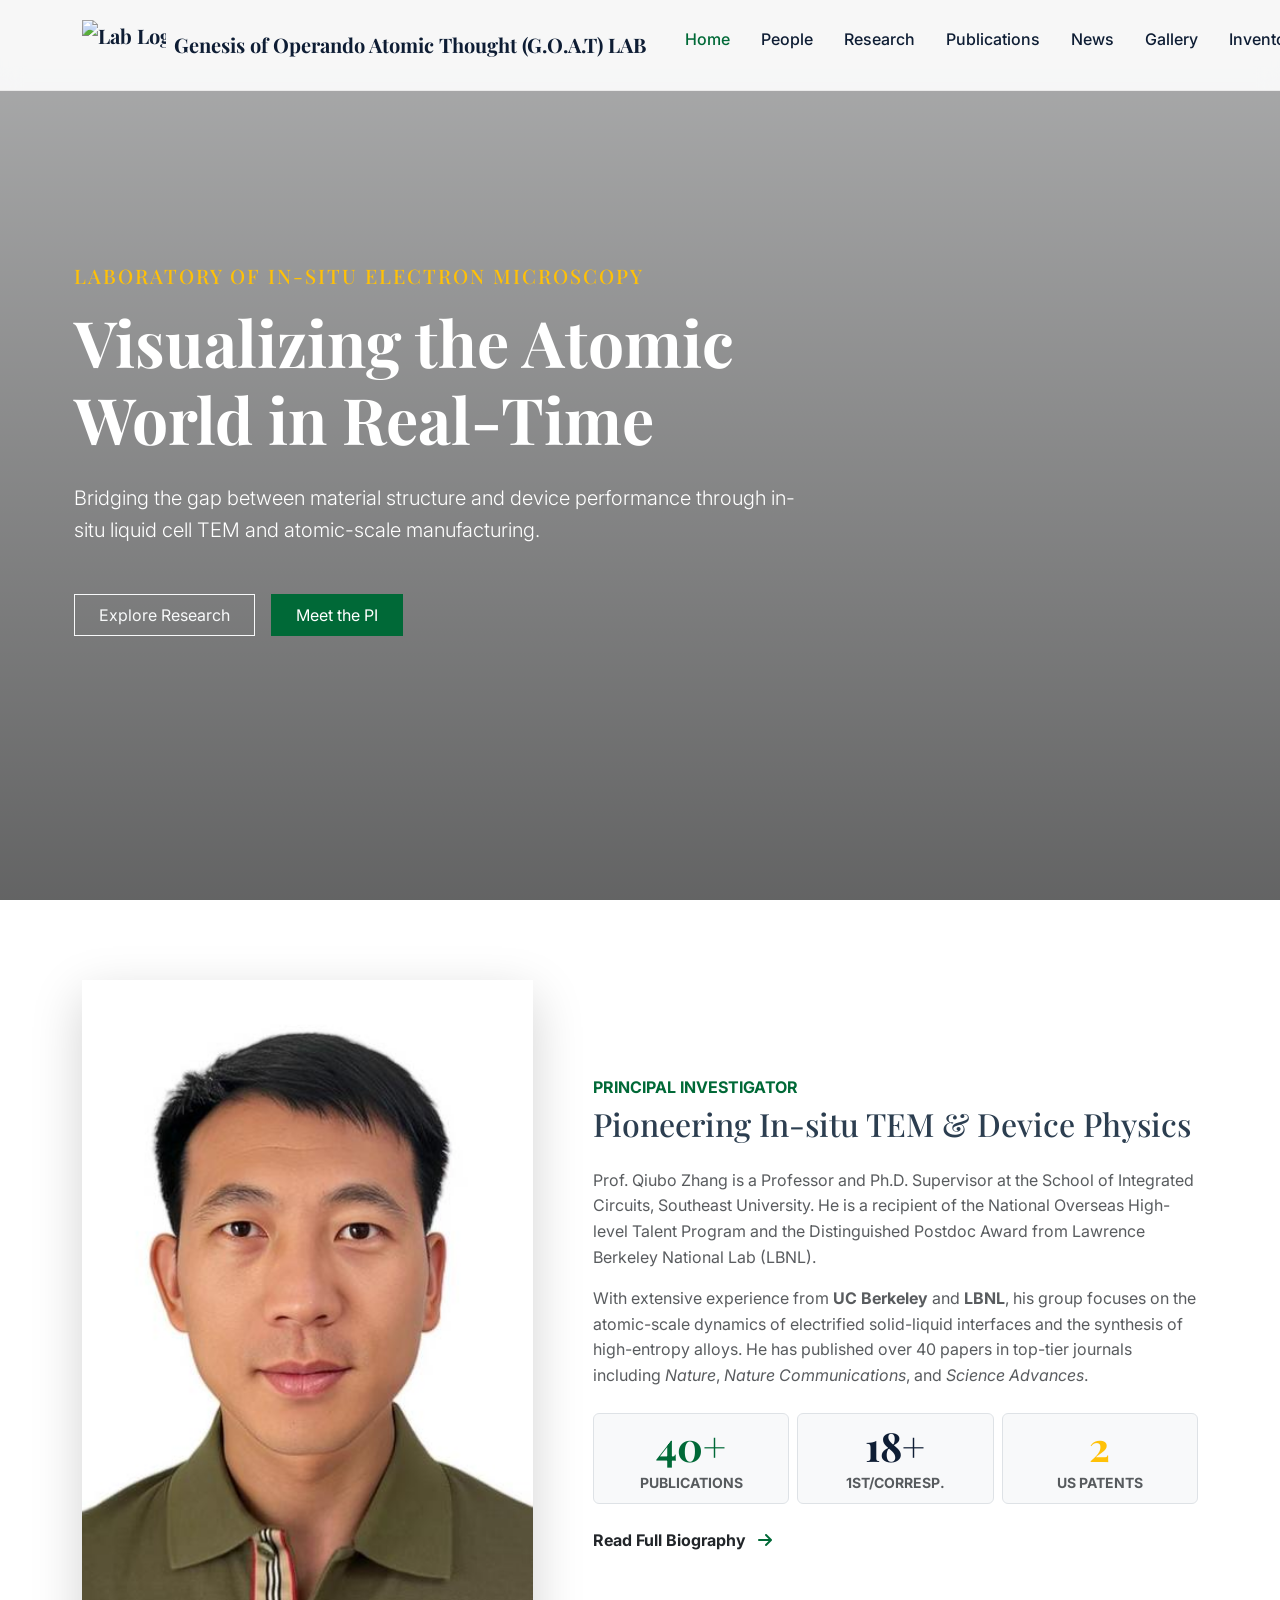
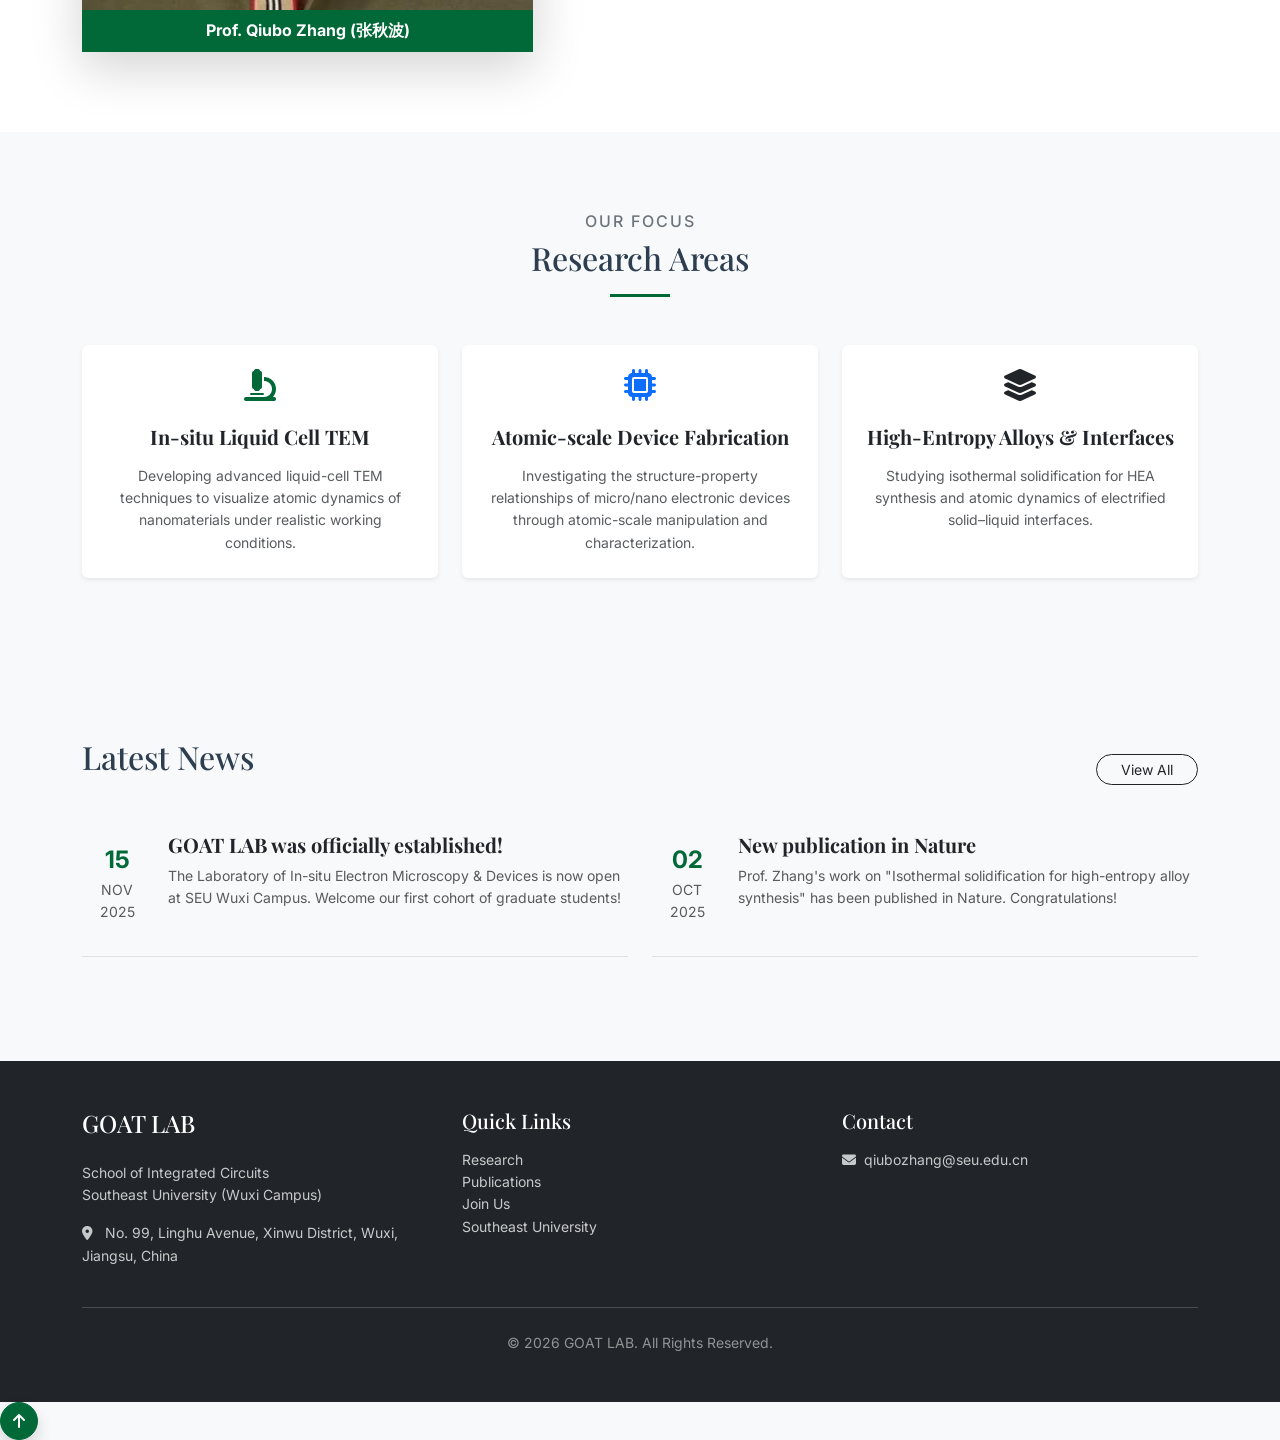
==== commit abfc5b15: "Add files via upload" ====
--- a/index.html
+++ b/index.html
@@ -25,6 +25,10 @@
     <meta property="twitter:image" content="images/news/lab_opening.jpg">
 
     <title>GOAT LAB</title>
+
+    <!-- 预链接第三方库 -->
+    <link rel="preconnect" href="https://fonts.loli.net">
+    <link rel="preconnect" href="https://cdn.jsdelivr.net">
 
     <!-- Favicon (网页图标) -->
     <link rel="icon" type="image/png" href="images/icon.png">
--- a/style.css
+++ b/style.css
@@ -213,4 +213,55 @@
     border-radius: 50%;
     animation: spin 1s linear infinite;
 }
-@keyframes spin { 0% { transform: rotate(0deg); } 100% { transform: rotate(360deg); } }+@keyframes spin { 0% { transform: rotate(0deg); } 100% { transform: rotate(360deg); } }
+/* =========================================
+   优化5：原子背景纹理 (Atomic Background Pattern)
+   ========================================= */
+
+/* 1. 加固页头容器，防止纹理溢出，并确保内容分层 */
+.page-header {
+    position: relative;
+    overflow: hidden; /* 防止巨型原子模型溢出边界 */
+}
+
+/* 2. 确保文字内容在纹理上方，绝对不会被遮挡 */
+.page-header .container {
+    position: relative;
+    z-index: 2;
+}
+
+/* 3. 纹理暗纹核心样式 */
+.atomic-bg-pattern {
+    position: absolute;
+    top: 0;
+    left: 0;
+    width: 100%;
+    height: 100%;
+    z-index: 1;
+    opacity: 0.12; /* 严格控制透明度，若隐若现，保证白字标题清晰可读 */
+    pointer-events: none; /* 穿透鼠标事件，不影响页面任何点击操作 */
+    
+    /* 使用内联 SVG 编码绘制晶格与原子轨道 */
+    background-image: 
+        /* 第一层：无限平铺的纳米级晶格线与晶格点 */
+        url("data:image/svg+xml,%3Csvg xmlns='http://www.w3.org/2000/svg' width='80' height='80' viewBox='0 0 80 80'%3E%3Cg fill='none' stroke='%23ffffff' stroke-width='0.5' stroke-opacity='0.2'%3E%3Cpath d='M0 0h80v80H0z'/%3E%3Ccircle cx='40' cy='40' r='1.5' fill='%23ffffff' fill-opacity='0.4'/%3E%3Ccircle cx='0' cy='0' r='1' fill='%23ffffff' fill-opacity='0.4'/%3E%3Ccircle cx='80' cy='0' r='1' fill='%23ffffff' fill-opacity='0.4'/%3E%3Ccircle cx='0' cy='80' r='1' fill='%23ffffff' fill-opacity='0.4'/%3E%3Ccircle cx='80' cy='80' r='1' fill='%23ffffff' fill-opacity='0.4'/%3E%3C/g%3E%3C/svg%3E"),
+        /* 第二层：右侧不平铺的巨型经典原子模型（包含原子核与3条电子轨道） */
+        url("data:image/svg+xml,%3Csvg xmlns='http://www.w3.org/2000/svg' width='400' height='400' viewBox='0 0 400 400'%3E%3Cg fill='none' stroke='%23ffffff' stroke-width='1.2' stroke-opacity='0.6'%3E%3Ccircle cx='200' cy='200' r='10' fill='%23ffffff' fill-opacity='0.3'/%3E%3Cellipse cx='200' cy='200' rx='130' ry='45' transform='rotate(0 200 200)'/%3E%3Cellipse cx='200' cy='200' rx='130' ry='45' transform='rotate(60 200 200)'/%3E%3Cellipse cx='200' cy='200' rx='130' ry='45' transform='rotate(120 200 200)'/%3E%3Ccircle cx='200' cy='75' r='3.5' fill='%23ffffff'/%3E%3Ccircle cx='95' cy='260' r='3.5' fill='%23ffffff'/%3E%3Ccircle cx='305' cy='260' r='3.5' fill='%23ffffff'/%3E%3C/g%3E%3C/svg%3E");
+    
+    /* 第一层全屏平铺，第二层靠右侧 10% 垂直居中显示 */
+    background-position: center center, right 10% center;
+    background-repeat: repeat, no-repeat;
+    background-size: auto, 280px 280px;
+}
+
+/* 4. 移动端响应式适配 */
+@media (max-width: 768px) {
+    .atomic-bg-pattern {
+        /* 手机端屏幕小，去掉巨型原子，只留纯晶格微细暗纹，防止视觉过于杂乱 */
+        background-image: url("data:image/svg+xml,%3Csvg xmlns='http://www.w3.org/2000/svg' width='60' height='60' viewBox='0 0 60 60'%3E%3Cg fill='none' stroke='%23ffffff' stroke-width='0.5' stroke-opacity='0.15'%3E%3Cpath d='M0 0h60v60H0z'/%3E%3Ccircle cx='30' cy='30' r='1' fill='%23ffffff' fill-opacity='0.3'/%3E%3C/g%3E%3C/svg%3E");
+        background-position: center center;
+        background-repeat: repeat;
+        background-size: auto;
+        opacity: 0.08;
+    }
+}
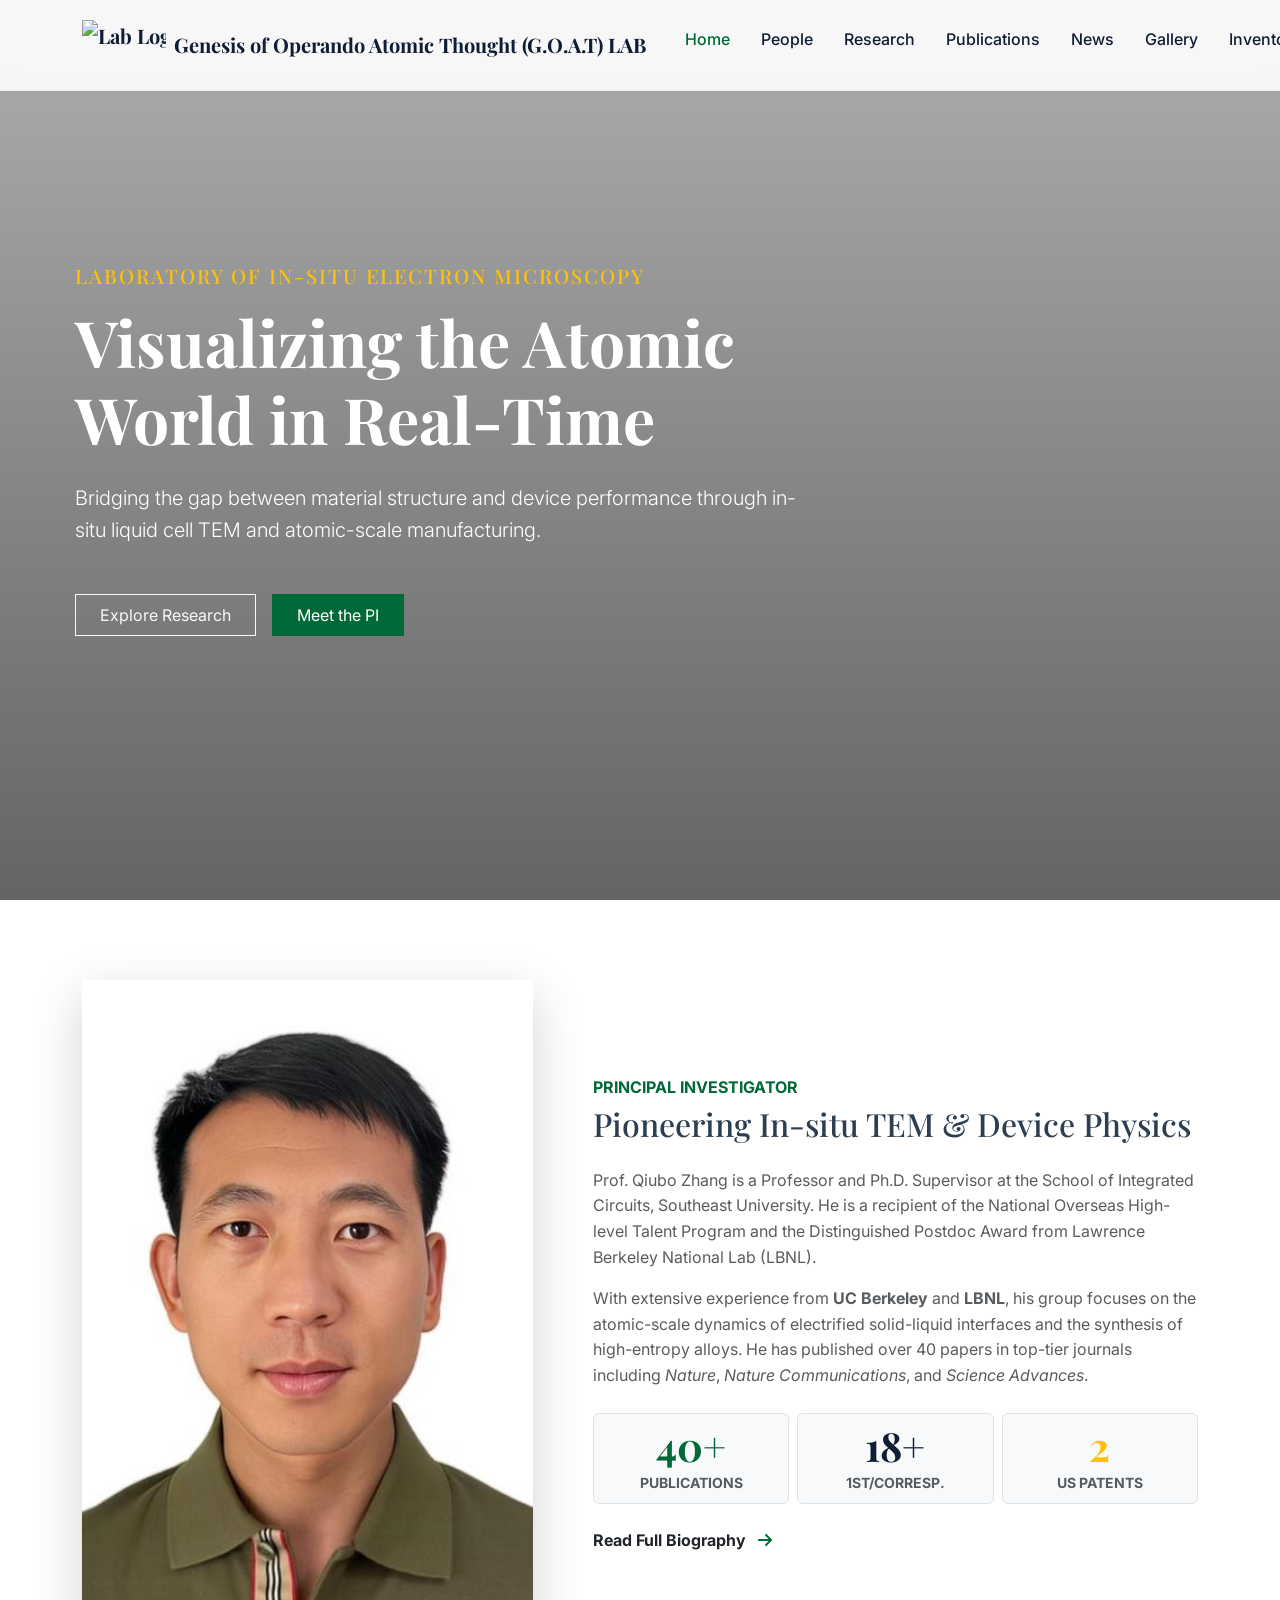
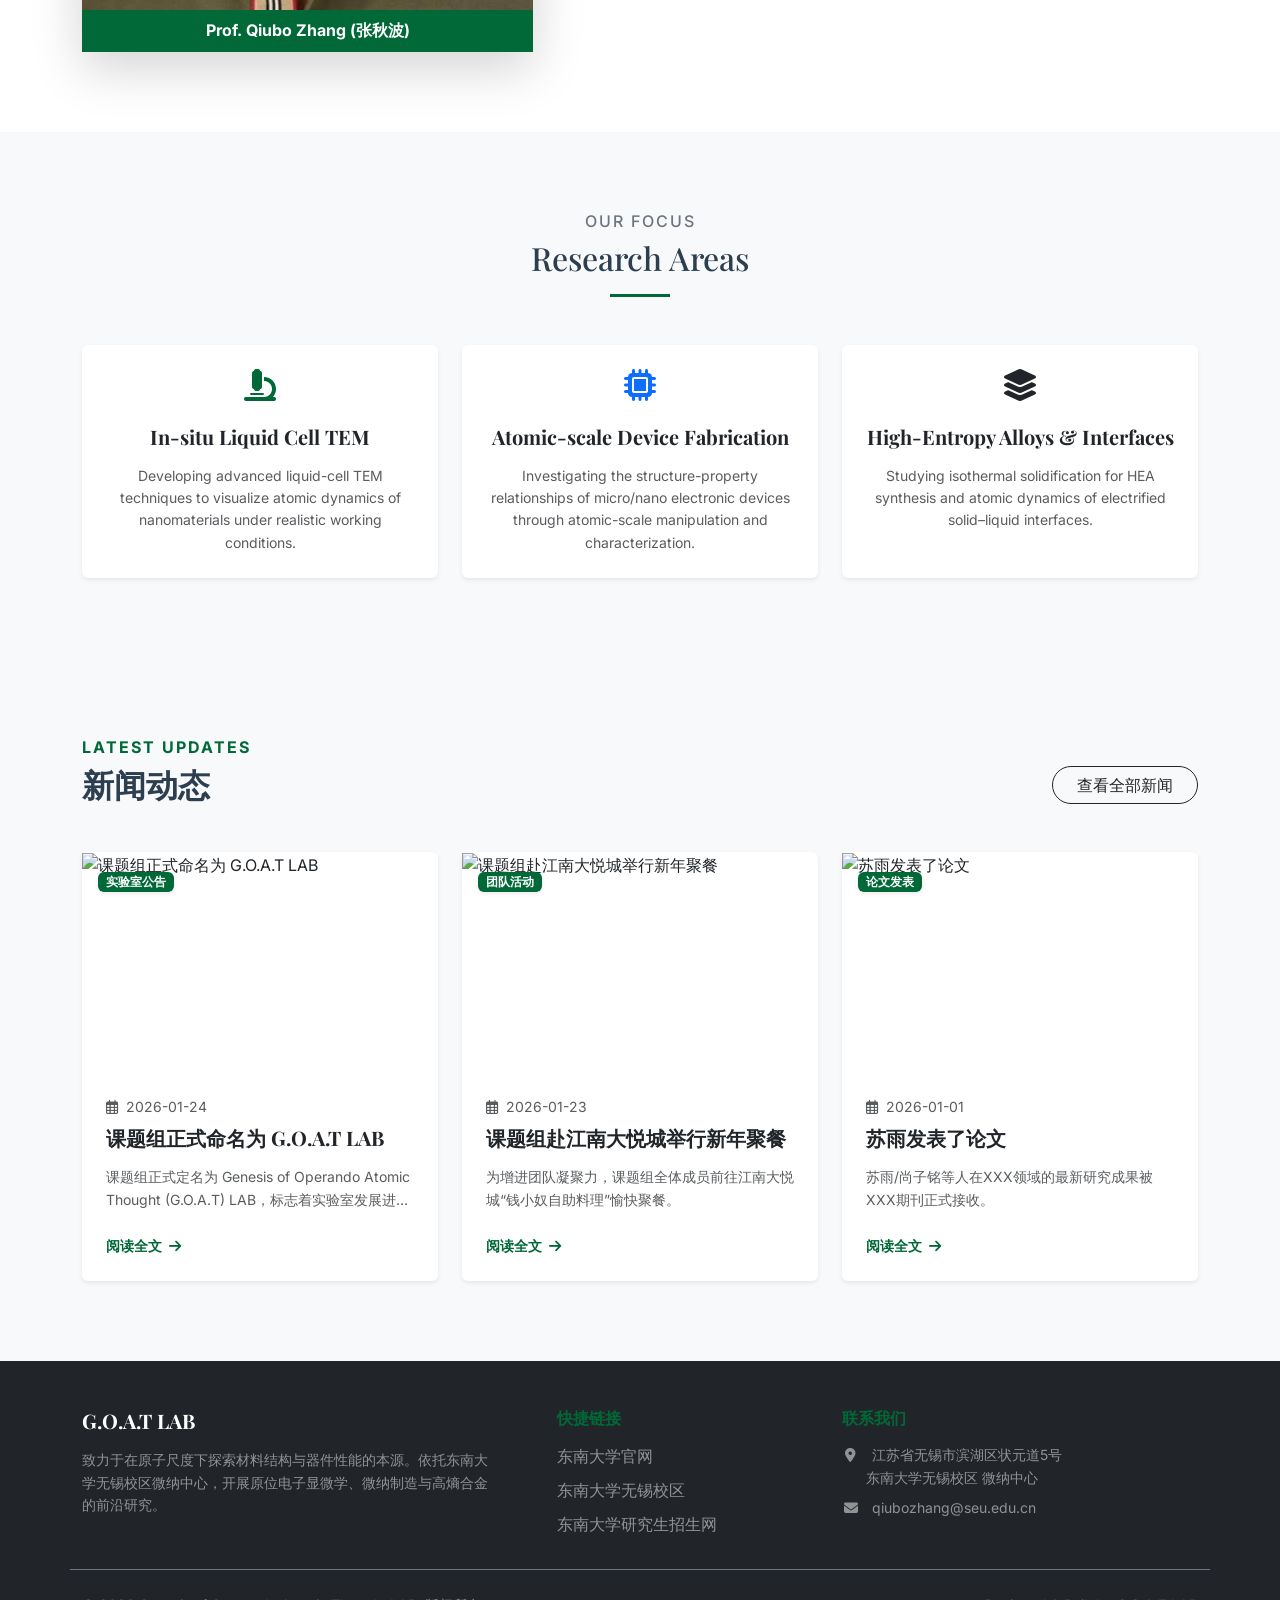
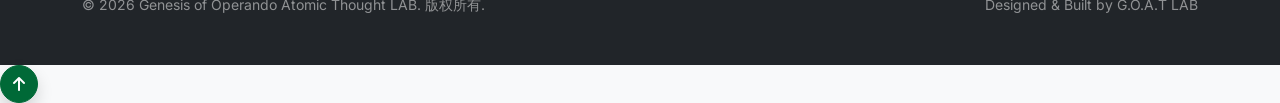
==== commit c109c1c4: "Add files via upload" ====
--- a/index.html
+++ b/index.html
@@ -242,51 +242,21 @@
     </section>
 
     <!-- Latest News 新闻动态 -->
-    <section class="py-section">
-        <div class="container">
-            <div class="d-flex justify-content-between align-items-end mb-5">
+    <section class="py-section bg-light">
+        <div class="container">
+            <div class="d-flex justify-content-between align-items-end mb-5" data-aos="fade-up">
                 <div>
-                    <h2 class="font-serif">Latest News</h2>
-                </div>
-                <a href="news.html" class="btn btn-outline-dark btn-sm rounded-pill px-4">View All</a>
-            </div>
-
-            <div class="row">
-                <!-- News Item 1 -->
-                <div class="col-md-6 mb-4" data-aos="fade-up">
-                    <div class="news-item d-flex align-items-start border-bottom pb-4">
-                        <div class="date-box bg-light text-center p-2 rounded me-3" style="min-width: 70px;">
-                            <span class="d-block fw-bold fs-4 text-seu-green">15</span>
-                            <span class="d-block small text-muted text-uppercase">Nov</span>
-                            <span class="d-block small text-muted">2025</span>
-                        </div>
-                        <div>
-                            <h5 class="fw-bold">
-                                <a href="news.html" class="text-dark text-decoration-none hover-green">GOAT LAB was
-                                    officially established!</a>
-                            </h5>
-                            <p class="text-muted small mb-0">The Laboratory of In-situ Electron Microscopy & Devices is
-                                now open at SEU Wuxi Campus. Welcome our first cohort of graduate students!</p>
-                        </div>
-                    </div>
-                </div>
-                <!-- News Item 2 -->
-                <div class="col-md-6 mb-4" data-aos="fade-up" data-aos-delay="100">
-                    <div class="news-item d-flex align-items-start border-bottom pb-4">
-                        <div class="date-box bg-light text-center p-2 rounded me-3" style="min-width: 70px;">
-                            <span class="d-block fw-bold fs-4 text-seu-green">02</span>
-                            <span class="d-block small text-muted text-uppercase">Oct</span>
-                            <span class="d-block small text-muted">2025</span>
-                        </div>
-                        <div>
-                            <h5 class="fw-bold">
-                                <a href="news.html" class="text-dark text-decoration-none hover-green">New publication
-                                    in Nature</a>
-                            </h5>
-                            <p class="text-muted small mb-0">Prof. Zhang's work on "Isothermal solidification for
-                                high-entropy alloy synthesis" has been published in Nature. Congratulations!</p>
-                        </div>
-                    </div>
+                    <h6 class="text-uppercase text-seu-green ls-2 fw-bold">Latest Updates</h6>
+                    <h2 class="font-serif fw-bold mb-0">新闻动态</h2>
+                </div>
+                <a href="news.html" class="btn btn-outline-dark rounded-pill px-4">查看全部新闻</a>
+            </div>
+
+            <!-- JS 动态数据容器 -->
+            <div class="row g-4" id="home-recent-news">
+                <div class="col-12 text-center text-muted py-5">
+                    <div class="spinner-border text-seu-green mb-3" role="status"></div>
+                    <p>正在同步最新动态...</p>
                 </div>
             </div>
         </div>
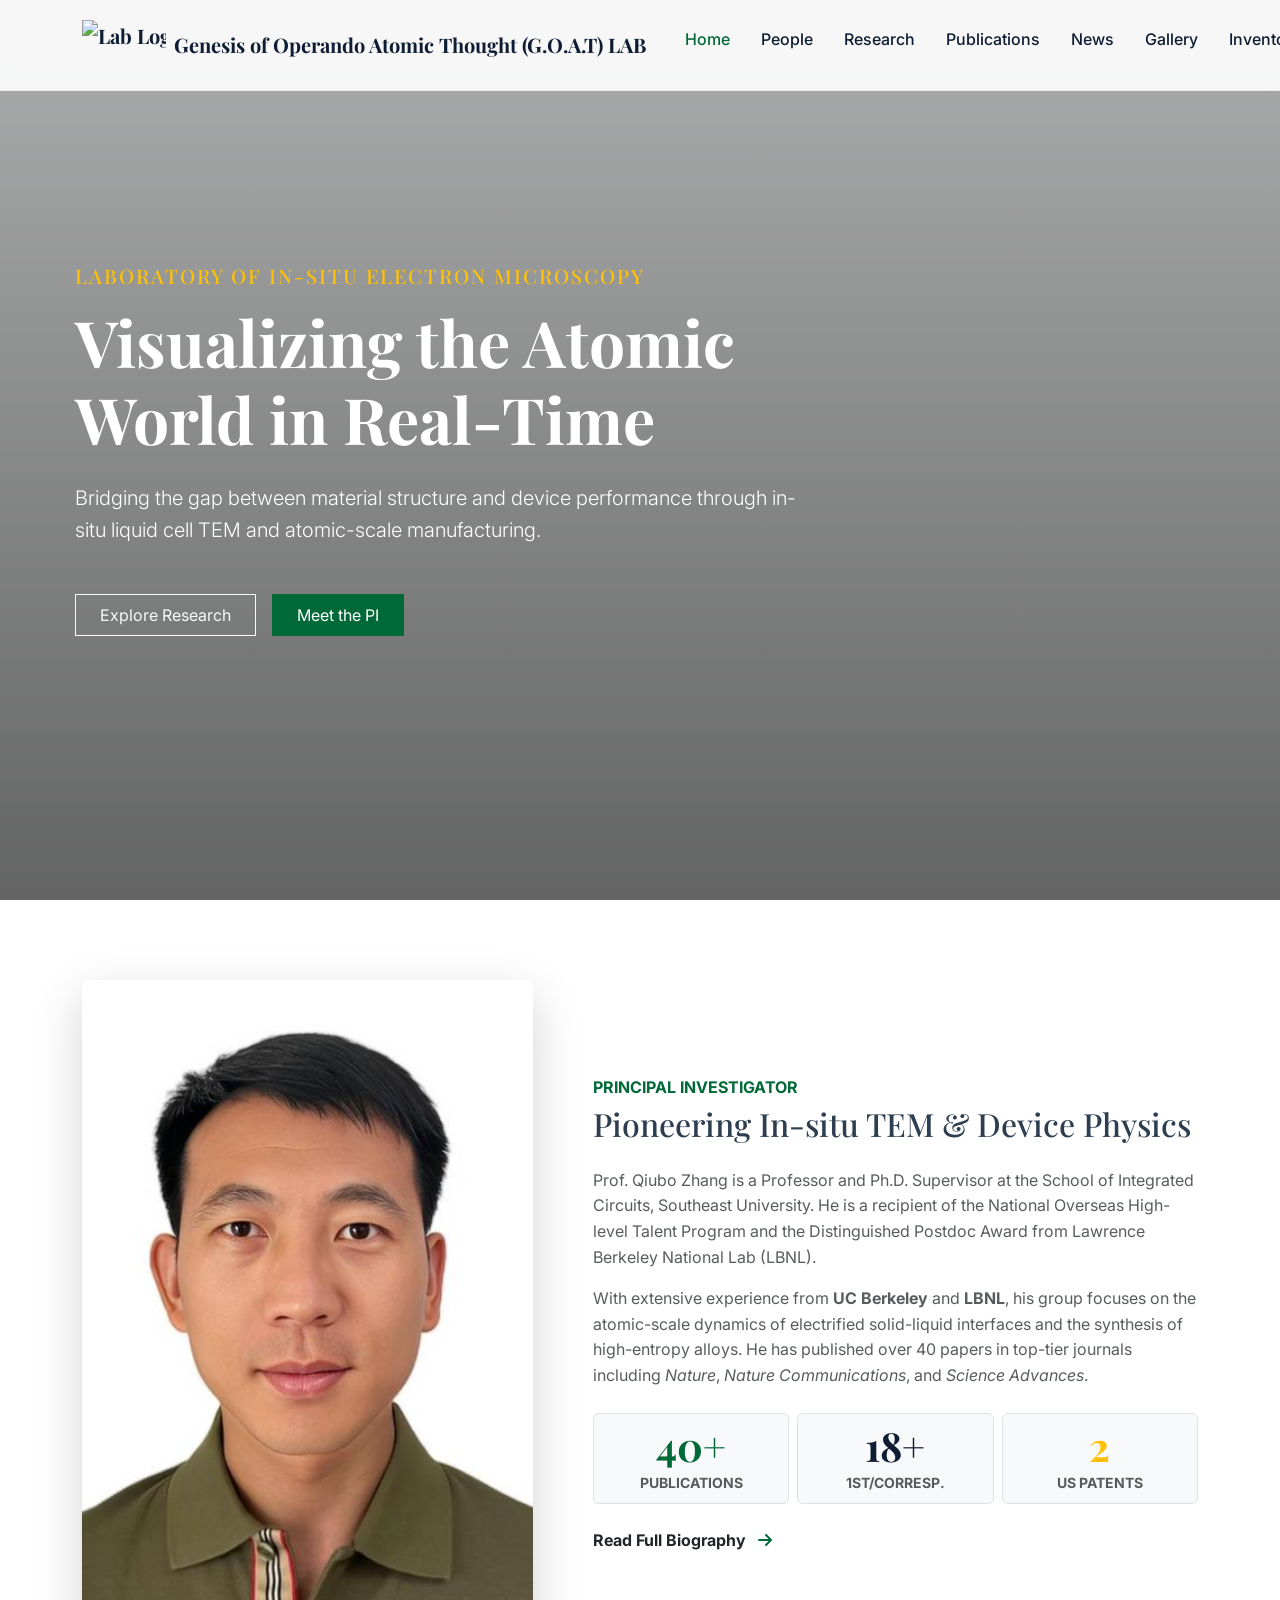
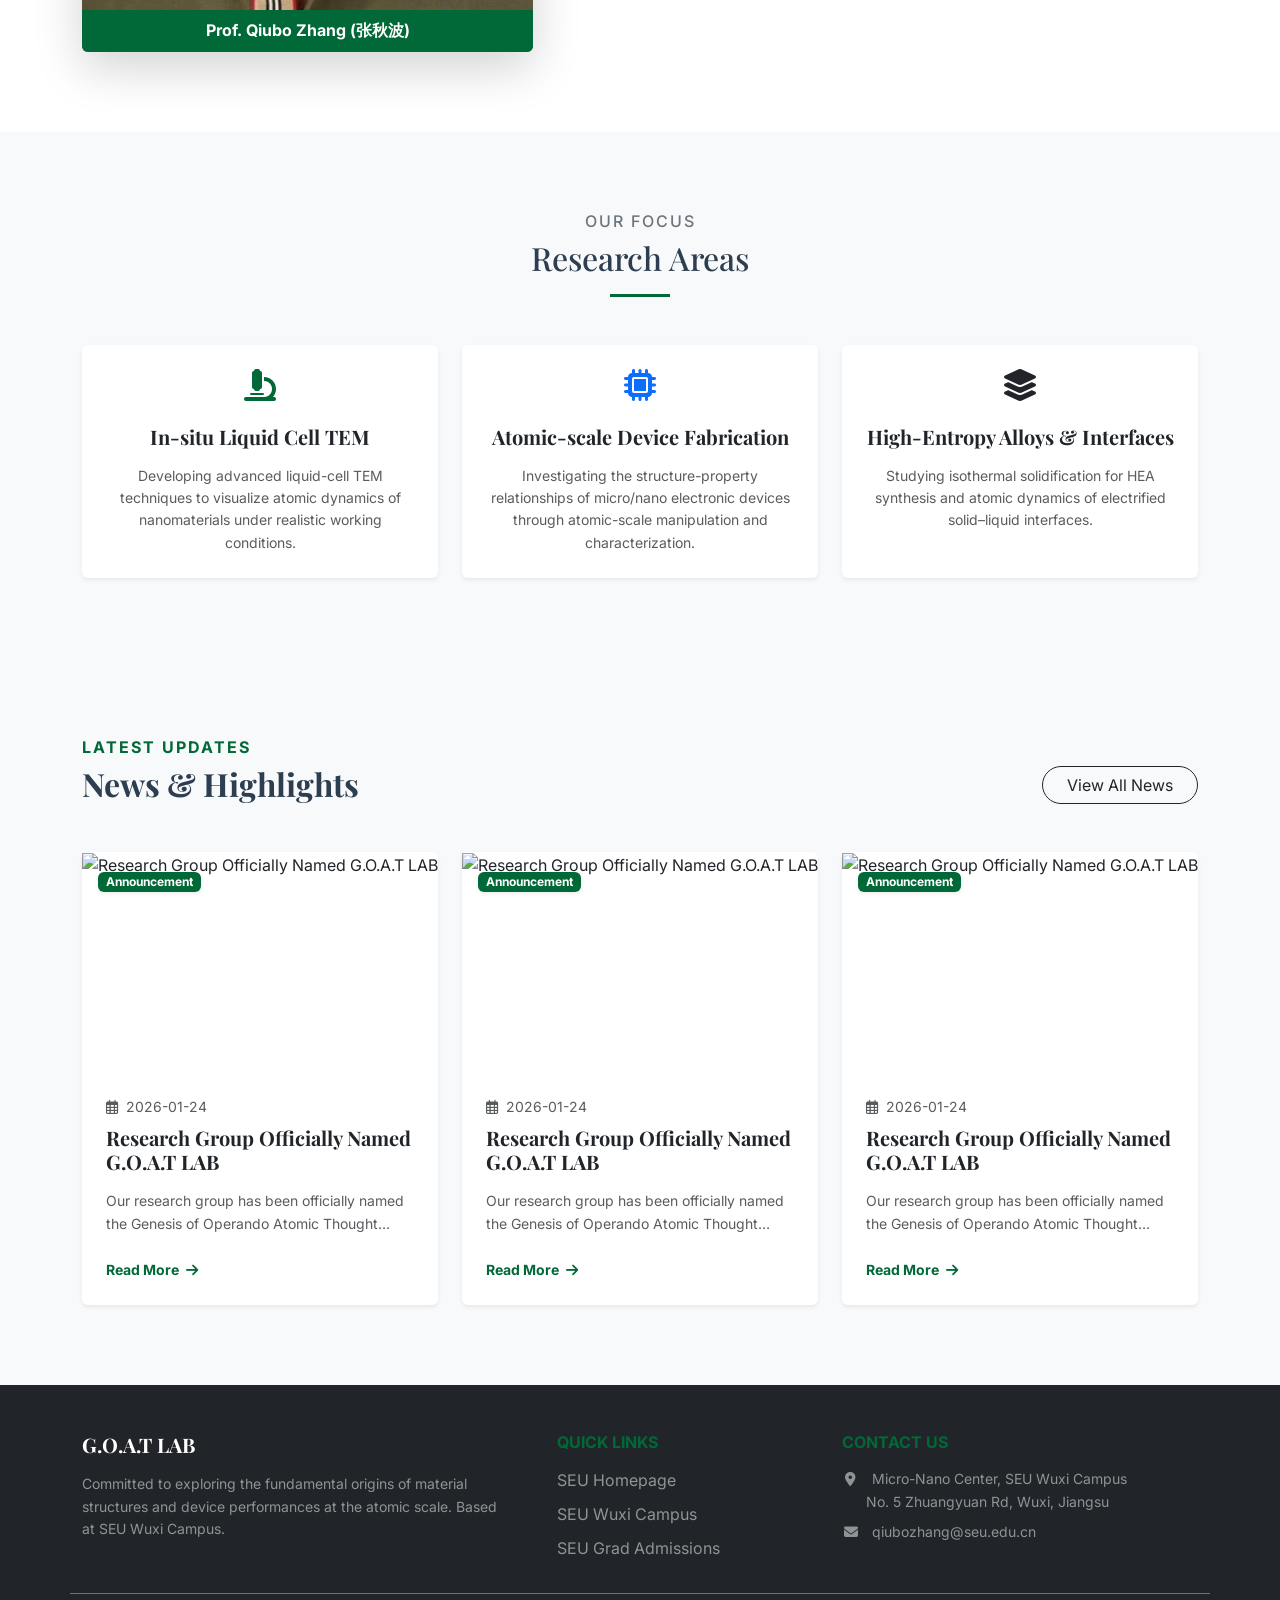
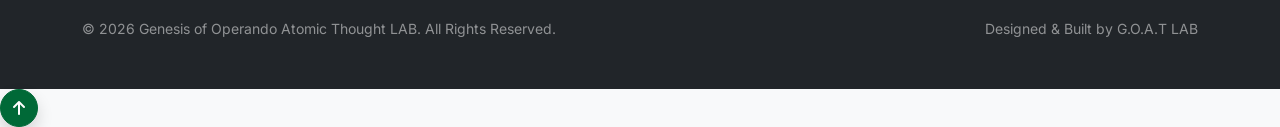
==== commit d72aeda5: "2026-6-9" ====
--- a/index.html
+++ b/index.html
@@ -114,12 +114,9 @@
         <div class="container">
             <div class="row align-items-center">
                 <div class="col-lg-5 mb-4 mb-lg-0" data-aos="fade-right">
-                    <div class="img-wrapper shadow-lg position-relative">
-                        <!-- PI 照片占位符 -->
-                        <img src="images/qiubo_zhang.jpg" alt="Prof. Qiubo Zhang"
-                            class="img-fluid rounded rounded w-100"" loading=" lazy">
-                        <div
-                            class="img-caption bg-seu-green text-white p-2 text-center position-absolute bottom-0 w-100">
+                    <div class="img-wrapper shadow-lg position-relative overflow-hidden rounded">
+                        <img src="images/qiubo_zhang.jpg" alt="Prof. Qiubo Zhang" class="img-fluid w-100" loading="lazy">
+                        <div class="img-caption bg-seu-green text-white p-2 text-center position-absolute bottom-0 w-100" style="z-index: 2;">
                             <strong>Prof. Qiubo Zhang (张秋波)</strong>
                         </div>
                     </div>
@@ -247,16 +244,16 @@
             <div class="d-flex justify-content-between align-items-end mb-5" data-aos="fade-up">
                 <div>
                     <h6 class="text-uppercase text-seu-green ls-2 fw-bold">Latest Updates</h6>
-                    <h2 class="font-serif fw-bold mb-0">新闻动态</h2>
-                </div>
-                <a href="news.html" class="btn btn-outline-dark rounded-pill px-4">查看全部新闻</a>
+                    <h2 class="font-serif fw-bold mb-0">News & Highlights</h2>
+                </div>
+                <a href="news.html" class="btn btn-outline-dark rounded-pill px-4">View All News</a>
             </div>
 
             <!-- JS 动态数据容器 -->
             <div class="row g-4" id="home-recent-news">
                 <div class="col-12 text-center text-muted py-5">
                     <div class="spinner-border text-seu-green mb-3" role="status"></div>
-                    <p>正在同步最新动态...</p>
+                    <p>Loading latest updates...</p>
                 </div>
             </div>
         </div>
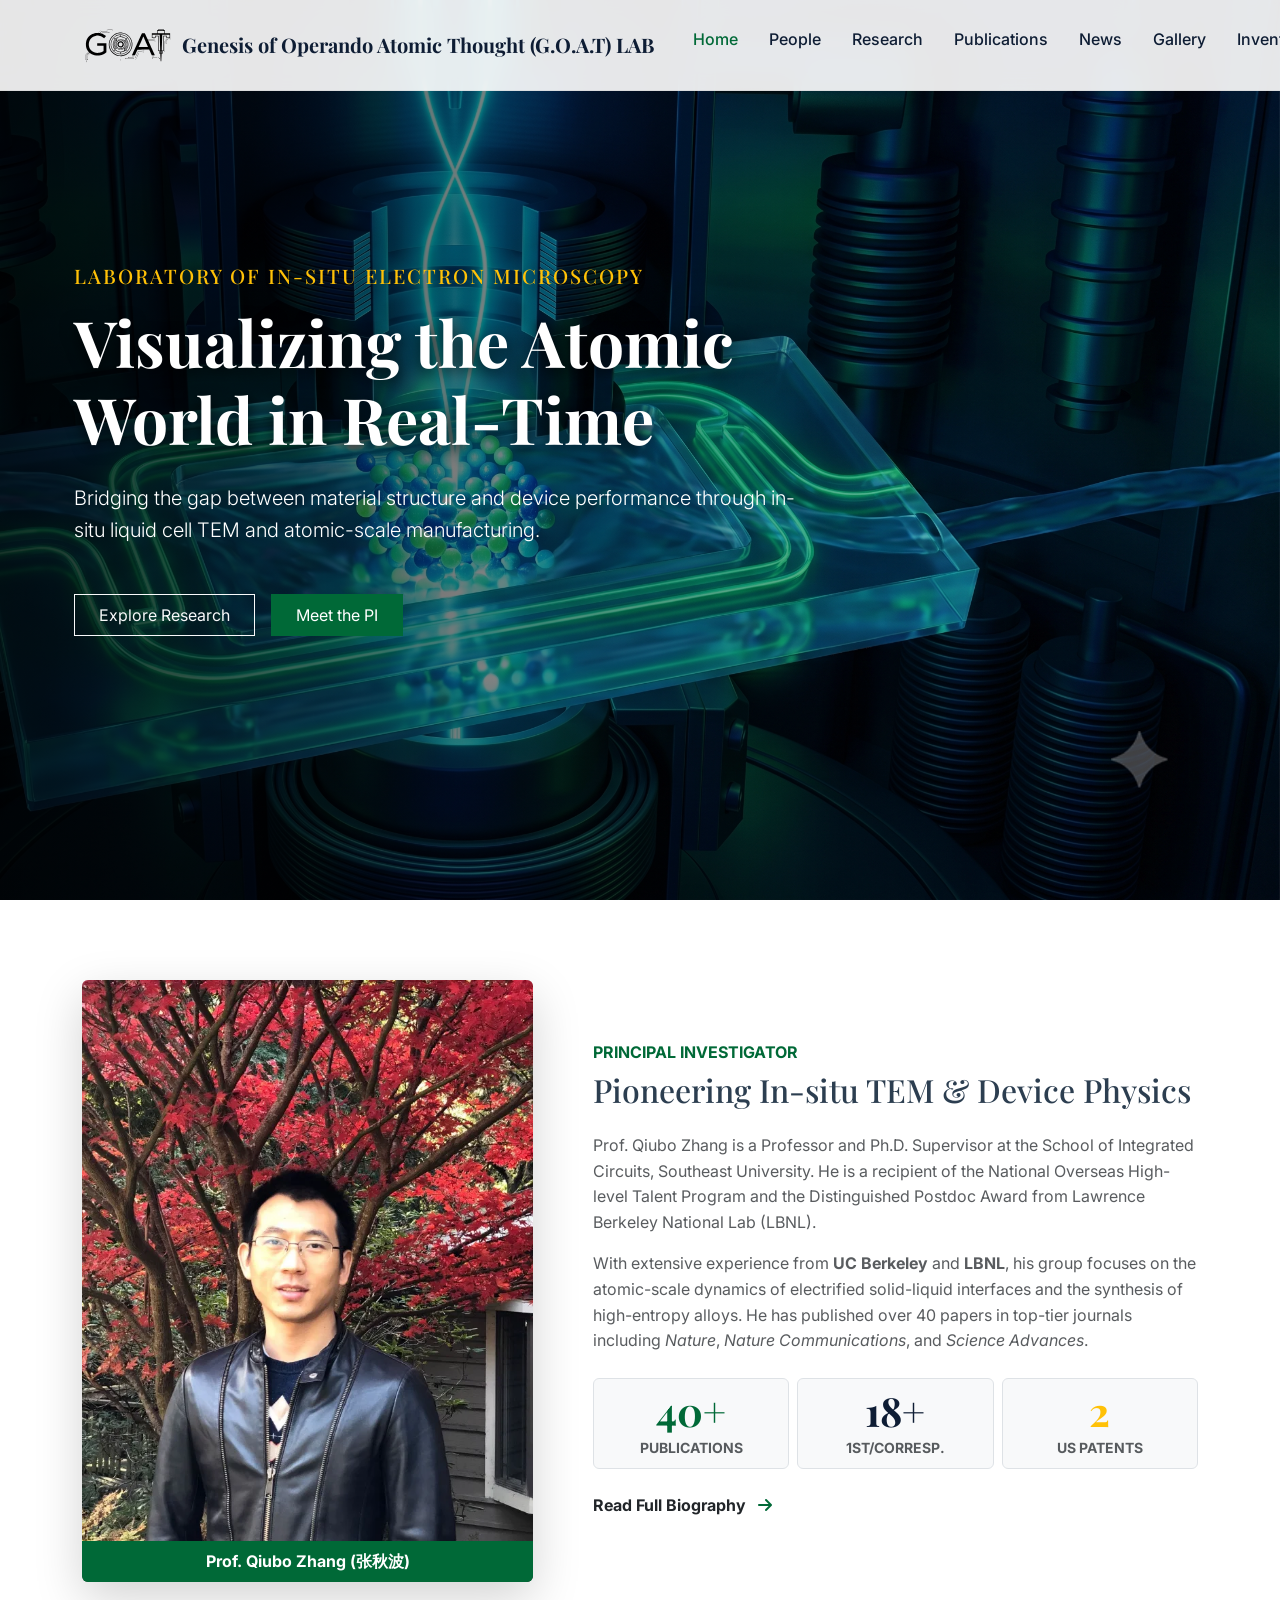
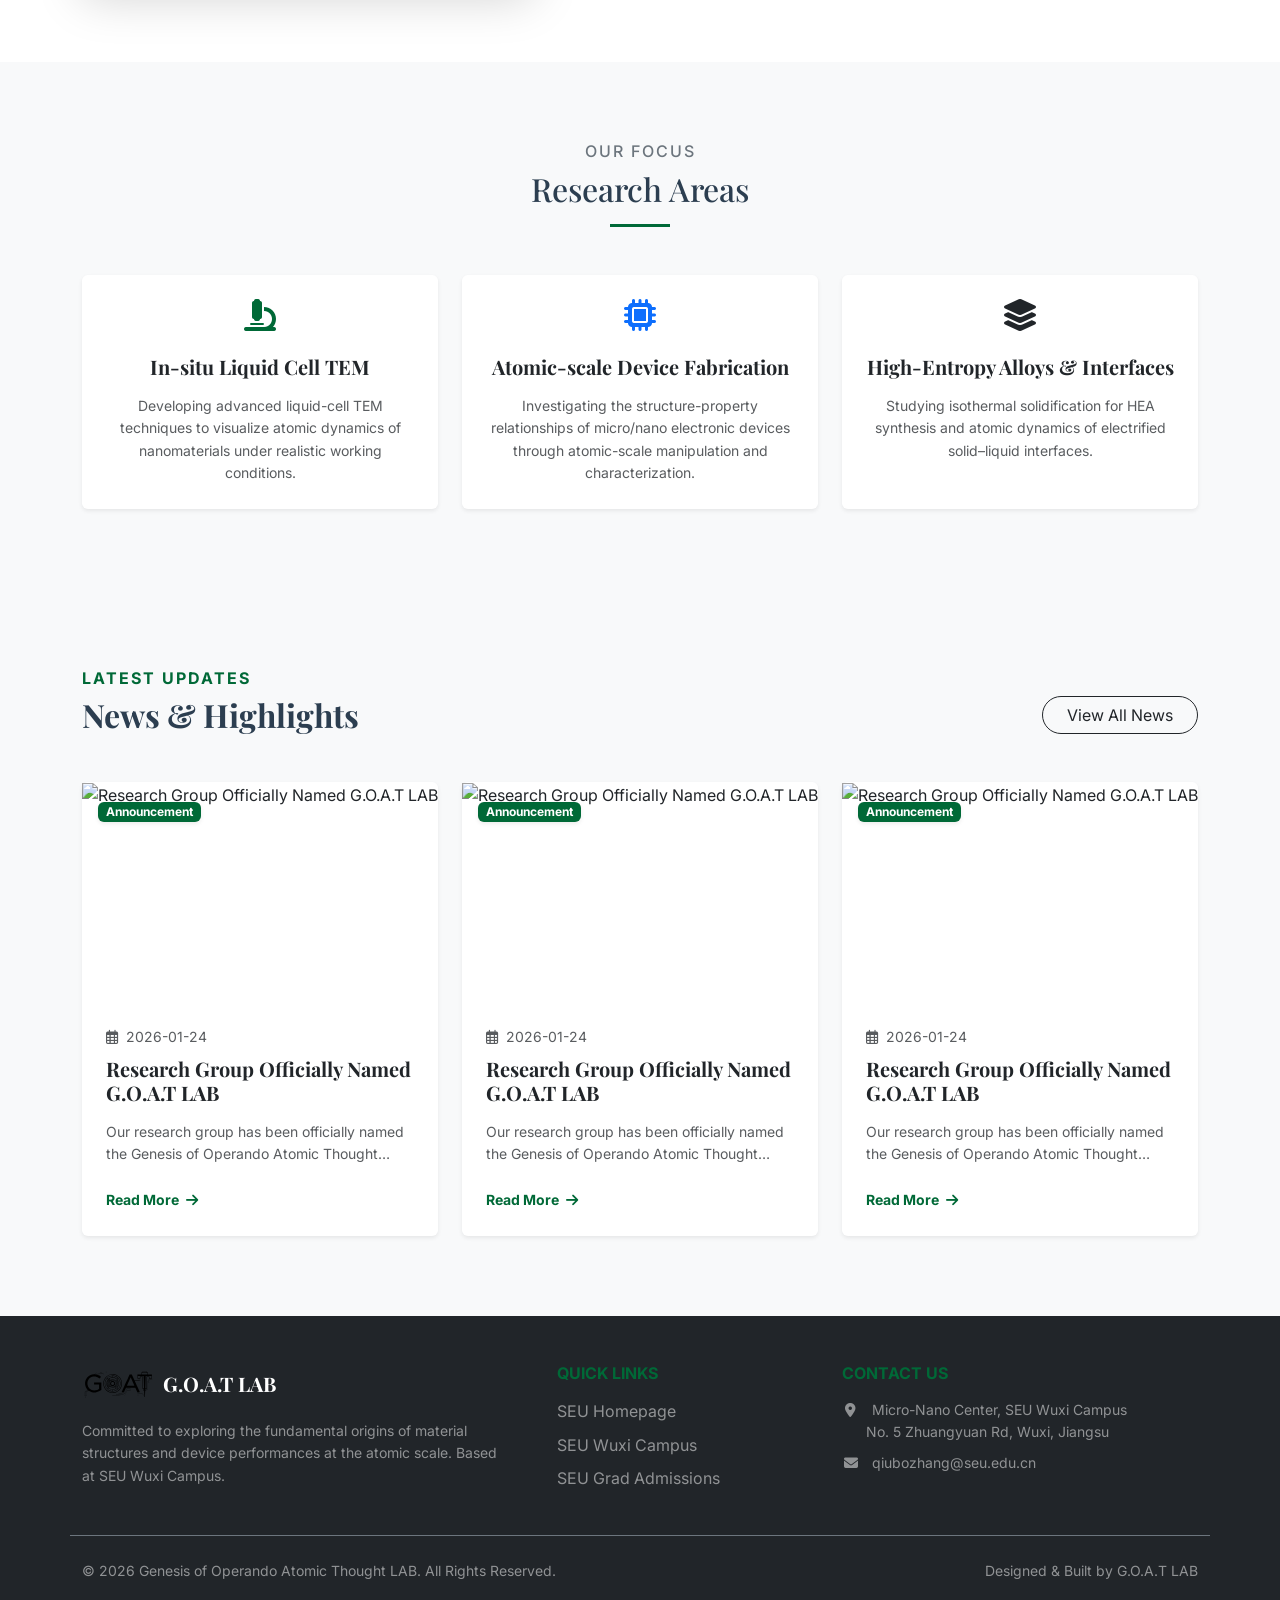
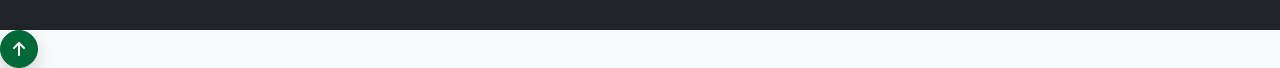
==== commit d1208040: "2026-6-9" ====
--- a/index.html
+++ b/index.html
@@ -61,9 +61,10 @@
         <div class="container">
             <!-- Logo区域 -->
             <a class="navbar-brand d-flex align-items-center" href="index.html">
-                <img src="images/logo2.png" alt="Lab Logo" class="nav-logo me-2" loading="lazy">
+                <img src="images/logo.svg" alt="Lab Logo" class="nav-logo me-2" loading="lazy">
                 <div class="brand-text">
-                    <span class="group-name">Genesis of Operando Atomic Thought (G.O.A.T) LAB</span>
+                    <span class="group-name d-none d-lg-block">Genesis of Operando Atomic Thought (G.O.A.T) LAB</span>
+                    <span class="group-name d-block d-lg-none">G.O.A.T LAB</span>
                 </div>
             </a>
 
@@ -79,13 +80,15 @@
 
     <!-- Hero Section 首屏大图 -->
     <header class="hero-section d-flex align-items-center"
-        style="background-image: url('https://images.unsplash.com/photo-1576086213369-97a306d36557?q=80&w=2080&auto=format&fit=crop');">
+        style="background-image: url('images/hero_bg.png');background-position: right center;">
         <div class="overlay"></div>
         <div class="container text-white position-relative z-2">
             <div class="row">
                 <div class="col-lg-8" data-aos="fade-up" data-aos-duration="1000">
                     <h5 class="text-uppercase ls-2 mb-3 text-warning">Laboratory of In-situ Electron Microscopy</h5>
-                    <h1 class="display-3 fw-bold mb-4">Visualizing the Atomic World in Real-Time</h1>
+                    <h1 class="display-3 fw-bold mb-4" style="text-shadow: 0px 4px 15px rgba(0,0,0,0.8);">
+                        Visualizing the Atomic World in Real-Time
+                    </h1>
                     <p class="lead mb-5 opacity-90">
                         Bridging the gap between material structure and device performance through in-situ liquid cell
                         TEM and atomic-scale manufacturing.
--- a/style.css
+++ b/style.css
@@ -117,7 +117,8 @@
 
 .hero-section .overlay {
     position: absolute; top: 0; left: 0; width: 100%; height: 100%;
-    background: linear-gradient(180deg, rgba(0,0,0,0.3) 0%, rgba(0,0,0,0.6) 100%);
+    /* 从左侧 80% 黑，向右侧渐变到 10% 黑 */
+    background: linear-gradient(90deg, rgba(0,0,0,0.8) 0%, rgba(0,0,0,0.4) 50%, rgba(0,0,0,0.1) 100%);
     z-index: 1;
 }
 
@@ -264,4 +265,14 @@
         background-size: auto;
         opacity: 0.08;
     }
+}
+/* --- 手机端背景图单独适配 --- */
+@media (max-width: 768px) {
+    .hero-section {
+        background-position: center center !important;
+    }
+    .hero-section .overlay {
+        /* 手机端文字通常居中或全屏，遮罩层改回全局均匀变暗 */
+        background: rgba(0, 0, 0, 0.6) !important;
+    }
 }
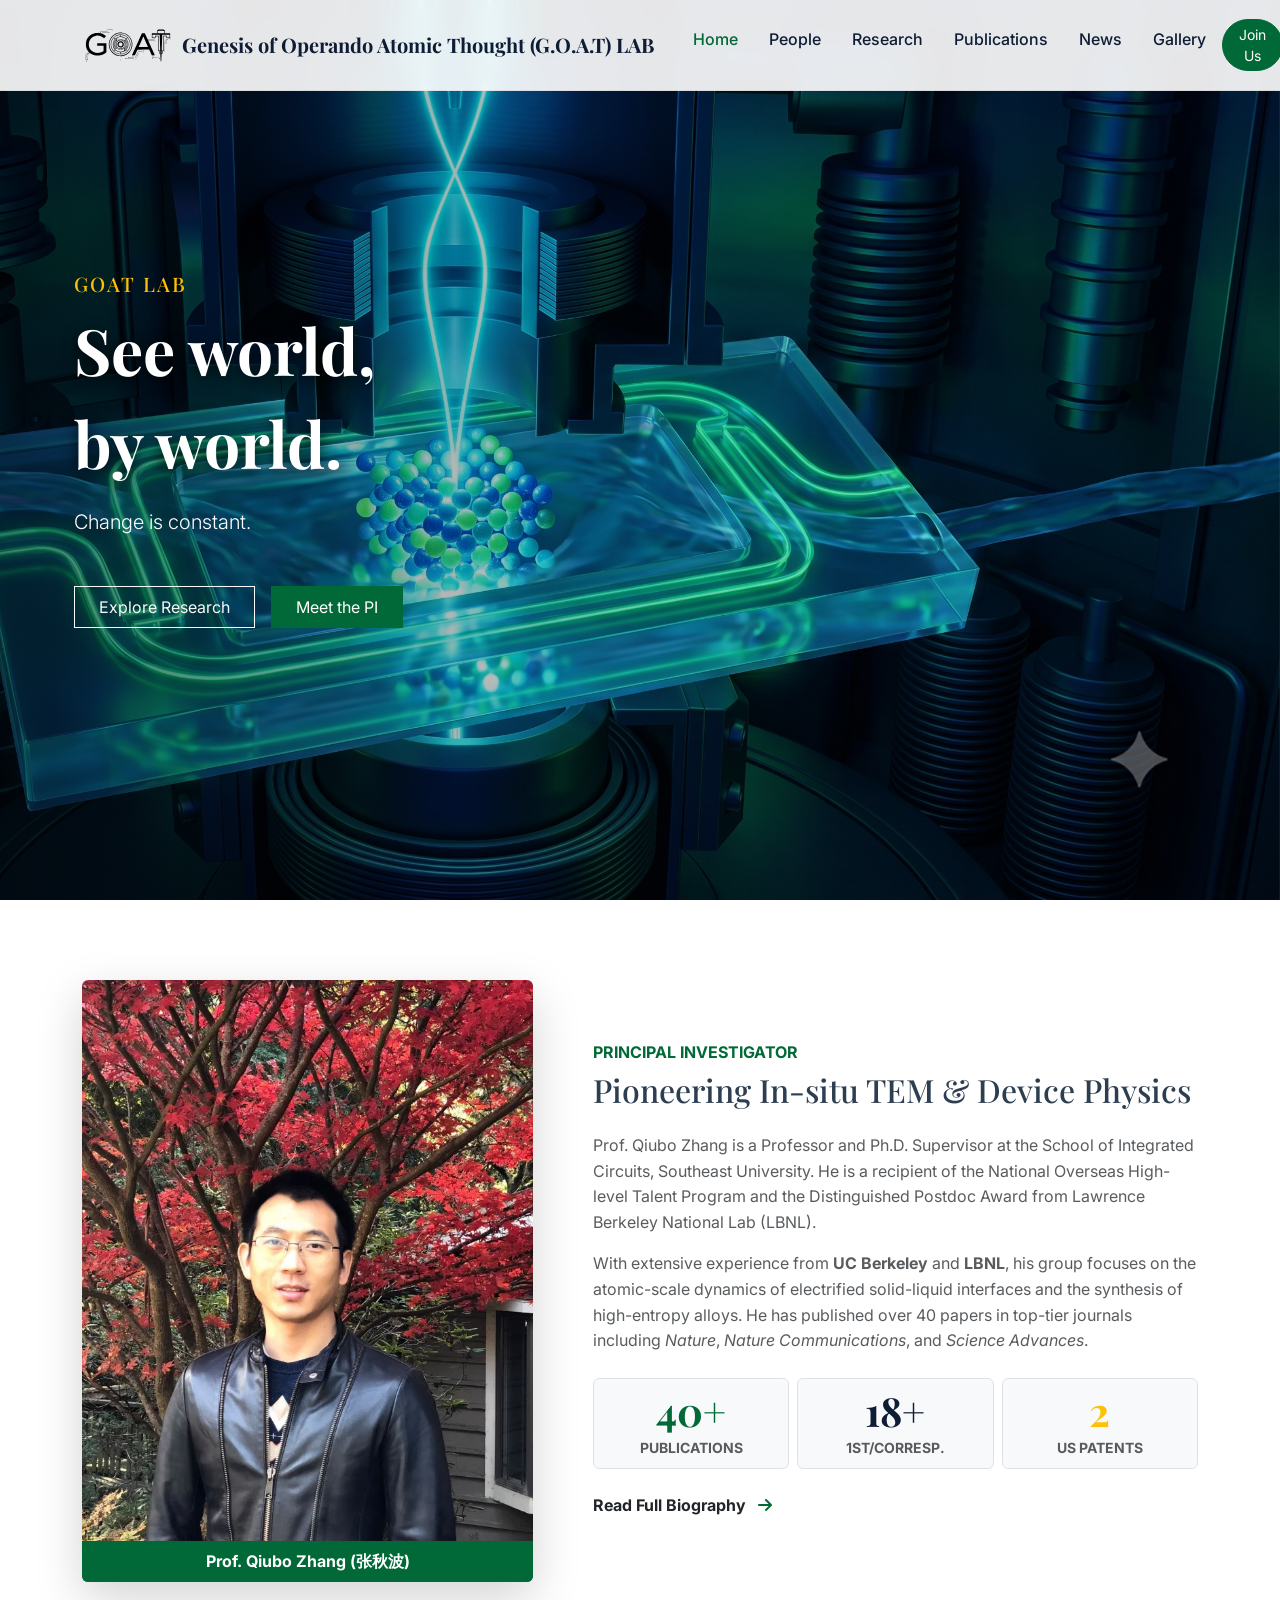
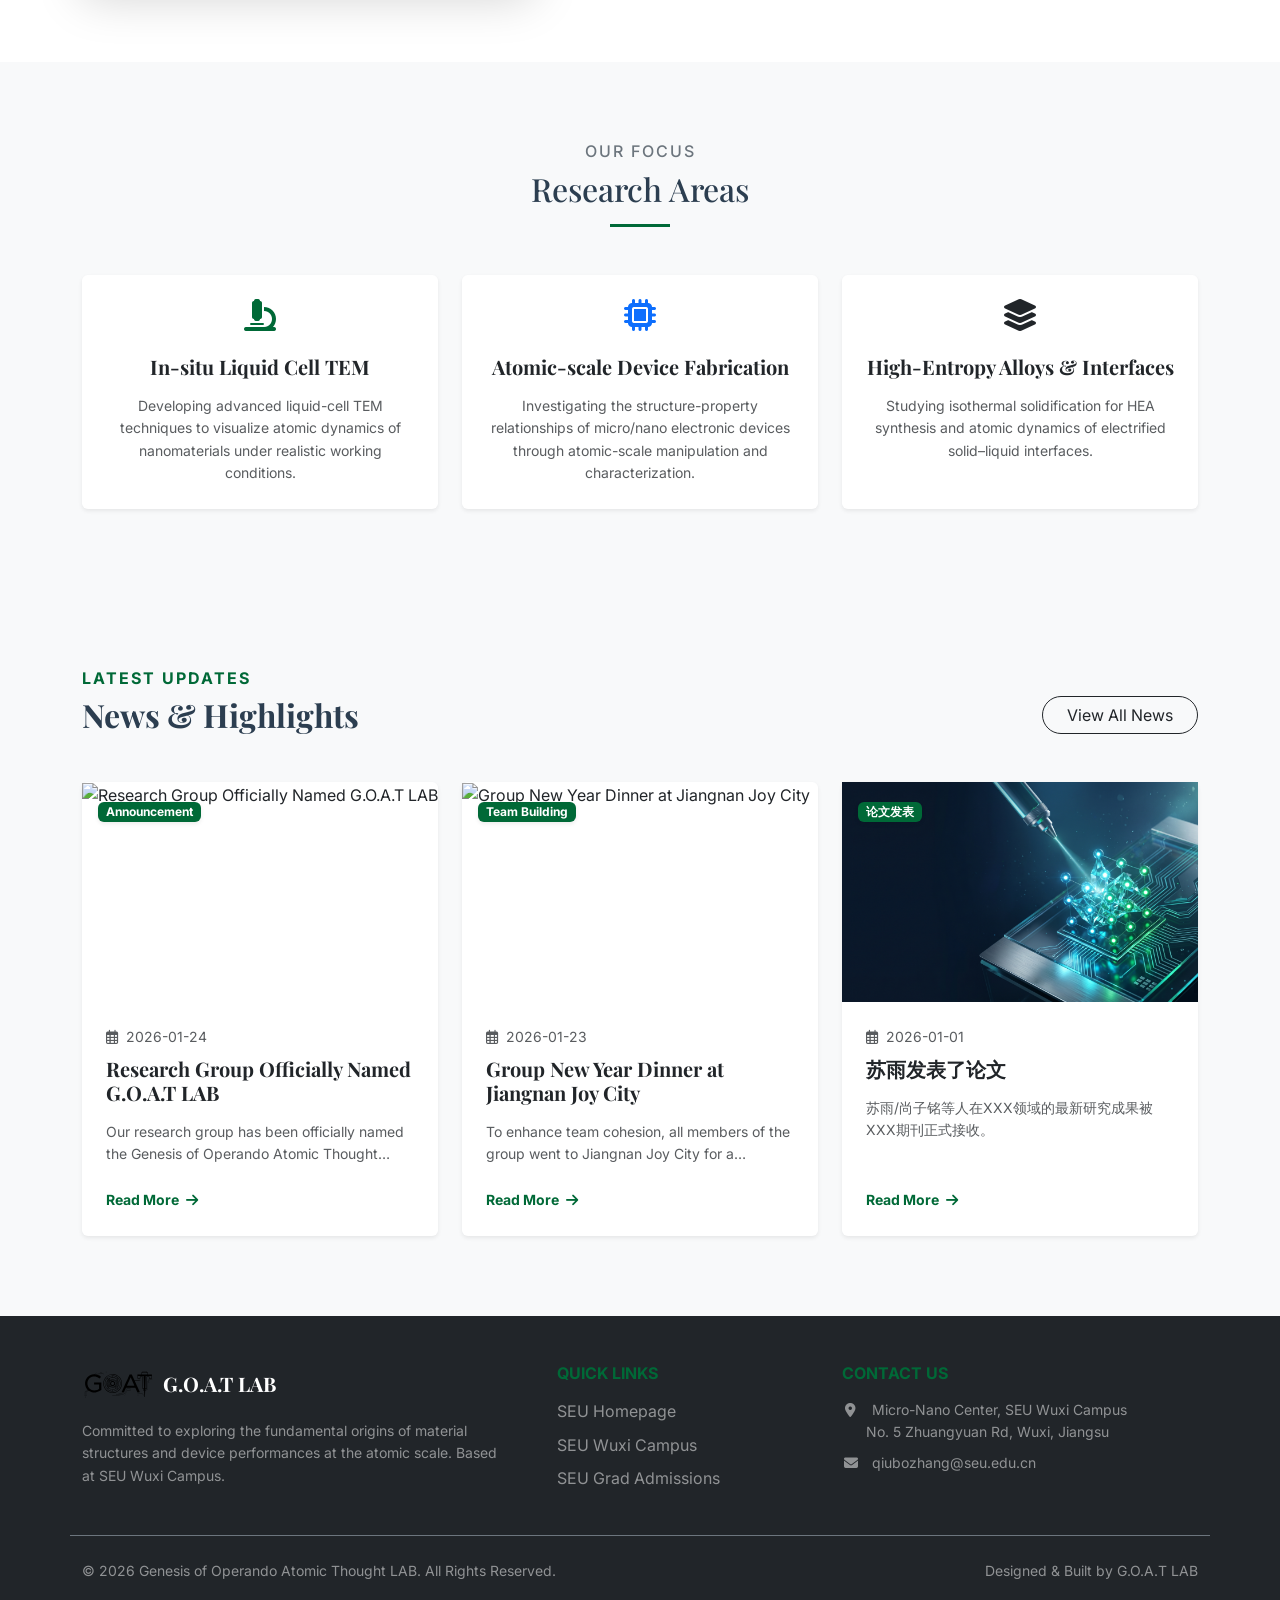
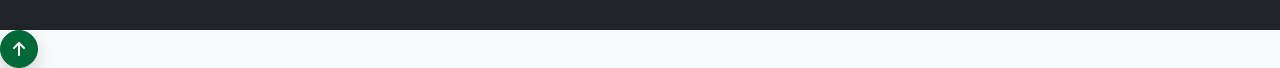
==== commit 222c5294: "2026-6-11" ====
--- a/index.html
+++ b/index.html
@@ -4,8 +4,6 @@
 <head>
     <meta charset="UTF-8">
     <meta name="viewport" content="width=device-width, initial-scale=1.0">
-
-    <!-- SEO Optimization -->
     <meta name="description"
         content="GOAT LAB at Southeast University (Wuxi Campus), led by Prof. Qiubo Zhang. Research focuses on In-situ Liquid Cell TEM, Atomic-scale Manufacturing, and High-Entropy Alloys.">
     <meta name="keywords"
@@ -15,7 +13,8 @@
     <meta property="og:type" content="website">
     <meta property="og:url" content="https://goatlab.seu.edu.cn/"> <!-- 如果以后有了域名，请填在这里 -->
     <meta property="og:title" content="GOAT LAB | Southeast University">
-    <meta property="og:description" content="Prof. Qiubo Zhang's Group at SEU Wuxi Campus. Researching In-situ TEM, Atomic Manufacturing, and HEAs.">
+    <meta property="og:description" 
+        content="Prof. Qiubo Zhang's Group at SEU Wuxi Campus. Researching In-situ TEM, Atomic Manufacturing, and HEAs.">
     <meta property="og:image" content="images/news/lab_opening.jpg"> <!-- 建议放一张好看的实验室合影或Logo，路径要对 -->
 
     <!-- Twitter -->
@@ -85,13 +84,13 @@
         <div class="container text-white position-relative z-2">
             <div class="row">
                 <div class="col-lg-8" data-aos="fade-up" data-aos-duration="1000">
-                    <h5 class="text-uppercase ls-2 mb-3 text-warning">Laboratory of In-situ Electron Microscopy</h5>
+                    <h5 class="text-uppercase ls-2 mb-3 text-warning">GOAT LAB</h5>
                     <h1 class="display-3 fw-bold mb-4" style="text-shadow: 0px 4px 15px rgba(0,0,0,0.8);">
-                        Visualizing the Atomic World in Real-Time
+                        <p>See world,</p>
+                        <p>by world.</p>
                     </h1>
                     <p class="lead mb-5 opacity-90">
-                        Bridging the gap between material structure and device performance through in-situ liquid cell
-                        TEM and atomic-scale manufacturing.
+                        Change is constant.
                     </p>
                     <div class="d-flex flex-wrap gap-3">
                         <a href="research.html" class="btn btn-outline-light rounded-0 px-4 py-2">Explore Research</a>
--- a/style.css
+++ b/style.css
@@ -53,7 +53,7 @@
 .bg-dark-blue { background-color: var(--dark-blue); color: white; }
 
 /* 文本截断 */
-.text-clamp-2 { display: -webkit-box; -webkit-line-clamp: 2; -webkit-box-orient: vertical; overflow: hidden; }
+.text-clamp-2 { display: -webkit-box; -webkit-line-clamp: 2; line-clamp: 2; -webkit-box-orient: vertical; overflow: hidden; }
 
 /* --- 3. 导航栏 (Navbar) --- */
 #mainNav {
@@ -84,11 +84,29 @@
     color: var(--dark-blue);
     margin-left: 15px;
     position: relative;
+    padding-bottom: 4px; /* 稍微留出一点下划线的空隙 */
 }
 
 #mainNav .nav-link:hover,
 #mainNav .nav-link.active {
     color: var(--seu-green);
+}
+
+/* 新增：下划线基础样式 */
+#mainNav .nav-link::after {
+    content: '';
+    position: absolute;
+    width: 0;
+    height: 2px;
+    bottom: 0;
+    left: 50%; transform: translateX(-50%);
+    background-color: var(--seu-green);
+    transition: width 0.3s ease; /* 控制下划线展开的速度 */
+}
+
+/* 新增：鼠标悬浮及当前激活页面时，下划线展开向右延长至 100% */
+#mainNav .nav-link:hover::after {
+    width: 100%;
 }
 
 /* 按钮样式 */
@@ -117,17 +135,41 @@
 
 .hero-section .overlay {
     position: absolute; top: 0; left: 0; width: 100%; height: 100%;
-    /* 从左侧 80% 黑，向右侧渐变到 10% 黑 */
-    background: linear-gradient(90deg, rgba(0,0,0,0.8) 0%, rgba(0,0,0,0.4) 50%, rgba(0,0,0,0.1) 100%);
+    /*从左侧 50% 黑，向右侧渐变到 0% 黑 */
+    background: linear-gradient(90deg, rgba(0,0,0,0.5) 0%, rgba(0,0,0,0.2) 50%, rgba(0,0,0,0) 100%);
     z-index: 1;
 }
 
+/* 终极版 Banner 容器设置 */
 .page-header {
+    position: relative;
+    /* 新增这一行：用外边距把横幅往下推，避开导航栏的遮挡 */
+    margin-top: 80px;
+    height: 400px; 
     background-size: cover;
-    background-position: center;
-    position: relative;
-    padding-top: 100px; /* 避开固定导航栏 */
-}
+    background-position: right center;
+    background-repeat: no-repeat;
+    background-color: var(--dark-blue);
+}
+
+/* 无缝融合的渐变遮罩 */
+.page-header::before {
+    display: none;
+}
+
+/* 确保文字始终位于最顶层 */
+.page-header .container {
+    position: relative;
+    z-index: 2;
+}
+
+.banner-join { background-image: url('images/banner_join.png'); }
+.banner-news { background-image: url('images/banner_news.png'); }
+.banner-people { background-image: url('images/banner_people.png'); }
+.banner-research { background-image: url('images/banner_research.png'); }
+.banner-inventory { background-image: url('images/banner_inventory.png'); }
+.banner-gallery { background-image: url('images/banner_gallery.png'); }
+.banner-publications { background-image: url('images/banner_publications.png'); }
 
 /* --- 5. 组件样式 --- */
 
@@ -215,64 +257,28 @@
     animation: spin 1s linear infinite;
 }
 @keyframes spin { 0% { transform: rotate(0deg); } 100% { transform: rotate(360deg); } }
-/* =========================================
-   优化5：原子背景纹理 (Atomic Background Pattern)
-   ========================================= */
-
-/* 1. 加固页头容器，防止纹理溢出，并确保内容分层 */
-.page-header {
-    position: relative;
-    overflow: hidden; /* 防止巨型原子模型溢出边界 */
-}
-
-/* 2. 确保文字内容在纹理上方，绝对不会被遮挡 */
-.page-header .container {
-    position: relative;
-    z-index: 2;
-}
-
-/* 3. 纹理暗纹核心样式 */
-.atomic-bg-pattern {
-    position: absolute;
-    top: 0;
-    left: 0;
-    width: 100%;
-    height: 100%;
-    z-index: 1;
-    opacity: 0.12; /* 严格控制透明度，若隐若现，保证白字标题清晰可读 */
-    pointer-events: none; /* 穿透鼠标事件，不影响页面任何点击操作 */
-    
-    /* 使用内联 SVG 编码绘制晶格与原子轨道 */
-    background-image: 
-        /* 第一层：无限平铺的纳米级晶格线与晶格点 */
-        url("data:image/svg+xml,%3Csvg xmlns='http://www.w3.org/2000/svg' width='80' height='80' viewBox='0 0 80 80'%3E%3Cg fill='none' stroke='%23ffffff' stroke-width='0.5' stroke-opacity='0.2'%3E%3Cpath d='M0 0h80v80H0z'/%3E%3Ccircle cx='40' cy='40' r='1.5' fill='%23ffffff' fill-opacity='0.4'/%3E%3Ccircle cx='0' cy='0' r='1' fill='%23ffffff' fill-opacity='0.4'/%3E%3Ccircle cx='80' cy='0' r='1' fill='%23ffffff' fill-opacity='0.4'/%3E%3Ccircle cx='0' cy='80' r='1' fill='%23ffffff' fill-opacity='0.4'/%3E%3Ccircle cx='80' cy='80' r='1' fill='%23ffffff' fill-opacity='0.4'/%3E%3C/g%3E%3C/svg%3E"),
-        /* 第二层：右侧不平铺的巨型经典原子模型（包含原子核与3条电子轨道） */
-        url("data:image/svg+xml,%3Csvg xmlns='http://www.w3.org/2000/svg' width='400' height='400' viewBox='0 0 400 400'%3E%3Cg fill='none' stroke='%23ffffff' stroke-width='1.2' stroke-opacity='0.6'%3E%3Ccircle cx='200' cy='200' r='10' fill='%23ffffff' fill-opacity='0.3'/%3E%3Cellipse cx='200' cy='200' rx='130' ry='45' transform='rotate(0 200 200)'/%3E%3Cellipse cx='200' cy='200' rx='130' ry='45' transform='rotate(60 200 200)'/%3E%3Cellipse cx='200' cy='200' rx='130' ry='45' transform='rotate(120 200 200)'/%3E%3Ccircle cx='200' cy='75' r='3.5' fill='%23ffffff'/%3E%3Ccircle cx='95' cy='260' r='3.5' fill='%23ffffff'/%3E%3Ccircle cx='305' cy='260' r='3.5' fill='%23ffffff'/%3E%3C/g%3E%3C/svg%3E");
-    
-    /* 第一层全屏平铺，第二层靠右侧 10% 垂直居中显示 */
-    background-position: center center, right 10% center;
-    background-repeat: repeat, no-repeat;
-    background-size: auto, 280px 280px;
-}
 
 /* 4. 移动端响应式适配 */
 @media (max-width: 768px) {
-    .atomic-bg-pattern {
-        /* 手机端屏幕小，去掉巨型原子，只留纯晶格微细暗纹，防止视觉过于杂乱 */
-        background-image: url("data:image/svg+xml,%3Csvg xmlns='http://www.w3.org/2000/svg' width='60' height='60' viewBox='0 0 60 60'%3E%3Cg fill='none' stroke='%23ffffff' stroke-width='0.5' stroke-opacity='0.15'%3E%3Cpath d='M0 0h60v60H0z'/%3E%3Ccircle cx='30' cy='30' r='1' fill='%23ffffff' fill-opacity='0.3'/%3E%3C/g%3E%3C/svg%3E");
-        background-position: center center;
-        background-repeat: repeat;
-        background-size: auto;
-        opacity: 0.08;
-    }
-}
-/* --- 手机端背景图单独适配 --- */
-@media (max-width: 768px) {
+    /* 2. 首页 Hero 背景适配 */
     .hero-section {
         background-position: center center !important;
     }
+
     .hero-section .overlay {
         /* 手机端文字通常居中或全屏，遮罩层改回全局均匀变暗 */
-        background: rgba(0, 0, 0, 0.6) !important;
+        background: rgba(0, 0, 0, 0.2) !important;
+    }
+
+    /* 3. 子页面 Header 适配 */
+    .page-header {
+        margin-top: 70px;
+        height: 240px; 
+        background-position: 70% center;
+    }
+    .page-header::before {
+        background: linear-gradient(90deg, 
+                    rgba(14, 29, 52, 0.9) 0%, 
+                    rgba(14, 29, 52, 0.75) 100%);
     }
 }
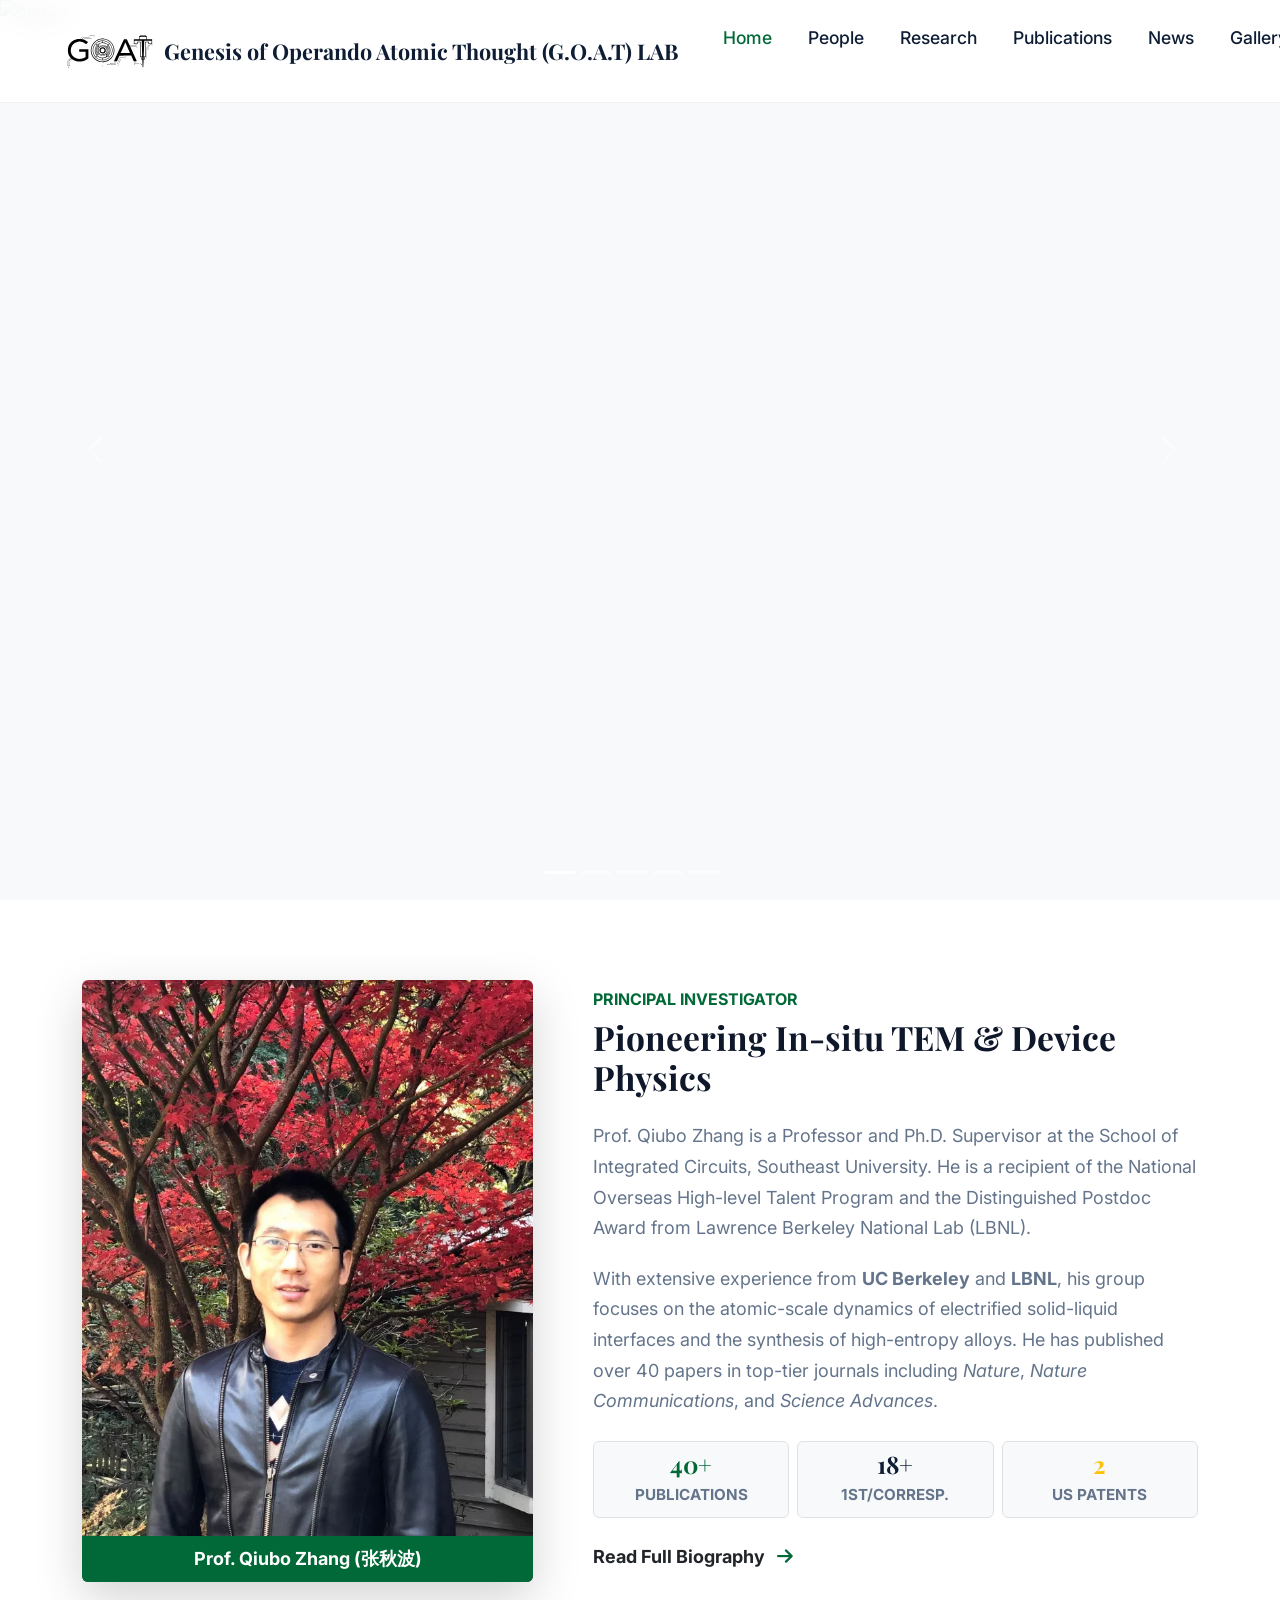
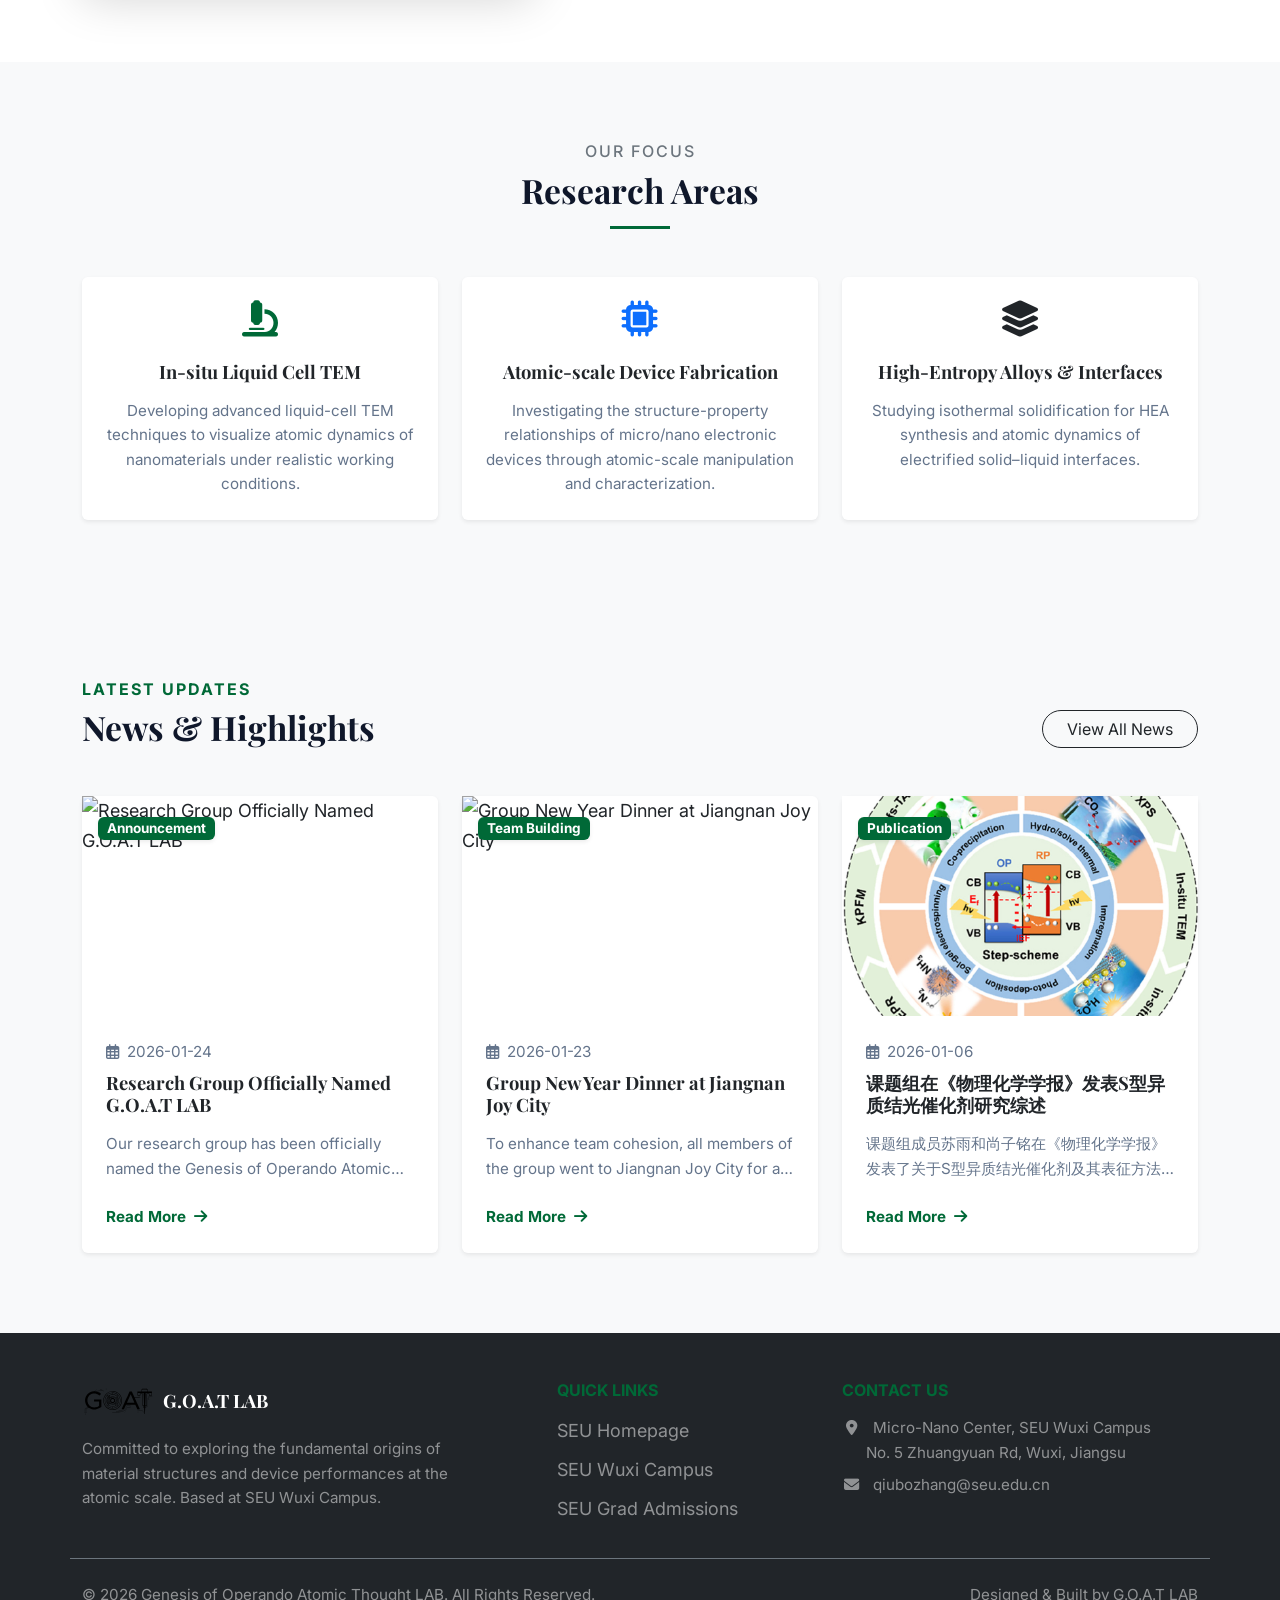
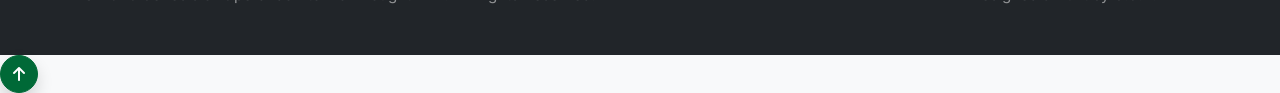
==== commit f9b6d5b7: "2026-6-18" ====
--- a/index.html
+++ b/index.html
@@ -78,30 +78,47 @@
     </nav>
 
     <!-- Hero Section 首屏大图 -->
-    <header class="hero-section d-flex align-items-center"
-        style="background-image: url('images/hero_bg.png');background-position: right center;">
-        <div class="overlay"></div>
-        <div class="container text-white position-relative z-2">
-            <div class="row">
-                <div class="col-lg-8" data-aos="fade-up" data-aos-duration="1000">
-                    <h5 class="text-uppercase ls-2 mb-3 text-warning">GOAT LAB</h5>
-                    <h1 class="display-3 fw-bold mb-4" style="text-shadow: 0px 4px 15px rgba(0,0,0,0.8);">
-                        <p>See world,</p>
-                        <p>by world.</p>
-                    </h1>
-                    <p class="lead mb-5 opacity-90">
-                        Change is constant.
-                    </p>
-                    <div class="d-flex flex-wrap gap-3">
-                        <a href="research.html" class="btn btn-outline-light rounded-0 px-4 py-2">Explore Research</a>
-                        <a href="#pi-intro" class="btn btn-seu-green rounded-0 px-4 py-2">Meet the PI</a>
-                    </div>
-                </div>
-            </div>
-        </div>
-
-        <!-- Scroll Down Indicator -->
-        <div class="scroll-down-indicator">
+    <header class="hero-section position-relative overflow-hidden" style="height: 100vh; min-height: 600px;">
+        
+        <div id="heroCarousel" class="carousel slide carousel-fade w-100 h-100" data-bs-ride="carousel" data-bs-pause="false">
+            
+            <div class="carousel-indicators" style="z-index: 3;">
+                <button type="button" data-bs-target="#heroCarousel" data-bs-slide-to="0" class="active" aria-current="true" aria-label="Slide 1"></button>
+                <button type="button" data-bs-target="#heroCarousel" data-bs-slide-to="1" aria-label="Slide 2"></button>
+                <button type="button" data-bs-target="#heroCarousel" data-bs-slide-to="2" aria-label="Slide 3"></button>
+                <button type="button" data-bs-target="#heroCarousel" data-bs-slide-to="3" aria-label="Slide 4"></button>
+                <button type="button" data-bs-target="#heroCarousel" data-bs-slide-to="4" aria-label="Slide 5"></button>
+            </div>
+
+            <div class="carousel-inner w-100 h-100">
+                <div class="carousel-item active w-100 h-100" data-bs-interval="4000">
+                    <img src="images/hero_bg_goat.png" class="d-block w-100 h-100 object-fit-cover" alt="Slide 1">
+                </div>
+                <div class="carousel-item w-100 h-100" data-bs-interval="4000">
+                    <img src="images/hero_bg_suyu.png" class="d-block w-100 h-100 object-fit-cover" alt="Slide 2">
+                </div>
+                <div class="carousel-item w-100 h-100" data-bs-interval="4000">
+                    <img src="images/hero_bg5.png" class="d-block w-100 h-100 object-fit-cover" alt="Slide 3">
+                </div>
+                <div class="carousel-item w-100 h-100" data-bs-interval="4000">
+                    <img src="images/hero_bg9.png" class="d-block w-100 h-100 object-fit-cover" alt="Slide 4">
+                </div>
+                <div class="carousel-item w-100 h-100" data-bs-interval="4000">
+                    <img src="images/hero_bg11.png" class="d-block w-100 h-100 object-fit-cover" alt="Slide 5">
+                </div>
+            </div>
+
+            <button class="carousel-control-prev" type="button" data-bs-target="#heroCarousel" data-bs-slide="prev" style="z-index: 3;">
+                <span class="carousel-control-prev-icon" aria-hidden="true"></span>
+                <span class="visually-hidden">Previous</span>
+            </button>
+            <button class="carousel-control-next" type="button" data-bs-target="#heroCarousel" data-bs-slide="next" style="z-index: 3;">
+                <span class="carousel-control-next-icon" aria-hidden="true"></span>
+                <span class="visually-hidden">Next</span>
+            </button>
+        </div>
+
+        <div class="scroll-down-indicator position-absolute bottom-0 start-50 translate-middle-x pb-4" style="z-index: 2;">
             <div class="mouse">
                 <div class="wheel"></div>
             </div>
@@ -125,7 +142,7 @@
                 </div>
                 <div class="col-lg-7 ps-lg-5" data-aos="fade-left">
                     <h6 class="text-seu-green fw-bold text-uppercase">Principal Investigator</h6>
-                    <h2 class="mb-4 font-serif">Pioneering In-situ TEM & Device Physics</h2>
+                    <h2 class="mb-4 font-serif ">Pioneering In-situ TEM & Device Physics</h2>
                     <p class="text-muted">
                         Prof. Qiubo Zhang is a Professor and Ph.D. Supervisor at the School of Integrated Circuits,
                         Southeast University. He is a recipient of the National Overseas High-level Talent Program and
--- a/style.css
+++ b/style.css
@@ -131,13 +131,6 @@
     position: relative;
     display: flex;
     align-items: center;
-}
-
-.hero-section .overlay {
-    position: absolute; top: 0; left: 0; width: 100%; height: 100%;
-    /*从左侧 50% 黑，向右侧渐变到 0% 黑 */
-    background: linear-gradient(90deg, rgba(0,0,0,0.5) 0%, rgba(0,0,0,0.2) 50%, rgba(0,0,0,0) 100%);
-    z-index: 1;
 }
 
 /* 终极版 Banner 容器设置 */
@@ -281,4 +274,96 @@
                     rgba(14, 29, 52, 0.9) 0%, 
                     rgba(14, 29, 52, 0.75) 100%);
     }
+}
+/* ===================================================
+   导航栏自定义调整：放大字体与两侧伸展
+   =================================================== */
+
+/* 1. 向两侧伸展导航栏（取消固定宽度限制） */
+#mainNav .container {
+    max-width: 100% !important; /* 突破 Bootstrap 默认的固定宽度限制 */
+    padding-left: 4rem;         /* 伸展后，左侧留出适量边距（可根据视觉效果自行调整数值） */
+    padding-right: 4rem;        /* 伸展后，右侧留出适量边距 */
+}
+
+/* 2. 放大右侧导航菜单的字体大小 */
+#mainNav .nav-link {
+    font-size: 1.15rem;         /* 原默认约 1rem (16px)，此处放大至 1.15rem */
+    margin-left: 20px;          /* 适当加大菜单项之间的间距，配合大字体 */
+}
+
+/* 3. 放大左侧实验室名称的字体大小 */
+#mainNav .navbar-brand {
+    font-size: 1.45rem;         /* 原为 1.25rem，此处按比例放大 */
+}
+
+/* 4. 放大右侧“Join Us”特殊按钮的字体大小 */
+#mainNav .btn-sm {
+    font-size: 1rem;            /* 适当调大按钮内的文字，使其与普通菜单协调 */
+    padding: 0.4rem 1.2rem;     /* 稍微加大按钮的内边距 */
+}
+
+/* ===================================================
+   全站排版与字体优化（符合现代国际学术网站审美）
+   =================================================== */
+
+/* 1. 基础字号、行高与护眼颜色 */
+body {
+    /* 1.125rem 约等于 18px，是现代长文本阅读的黄金字号，减少视觉疲劳 */
+    font-size: 1.125rem; 
+    /* 使用柔和的深蓝灰色（Slate）代替纯黑，大幅减少屏幕眩光 */
+    color: #334155;      
+    /* 拉大行高，让文字有呼吸感，阅读不串行 */
+    line-height: 1.7;    
+}
+
+/* 2. 段落和列表的呼吸感优化 */
+p { 
+    margin-bottom: 1.25rem; 
+}
+.pub-list li, .research-list li {
+    margin-bottom: 1.5rem !important; /* 增加列表项之间的距离 */
+}
+
+/* 3. 标题层级重塑 (建立清晰的视觉主次) */
+h1, .display-5 { 
+    font-size: 2.75rem !important; 
+    font-weight: 700; 
+    color: #0f172a; /* 极深灰，用于大标题 */
+}
+h2 { 
+    font-size: 2.1rem !important; 
+    font-weight: 700; 
+    color: #0f172a; 
+}
+h3 { 
+    font-size: 1.5rem !important; 
+    font-weight: 600; 
+    color: #1e293b; 
+}
+h4 { 
+    font-size: 1.25rem !important; 
+    font-weight: 600; 
+}
+h5, .h5 { 
+    font-size: 1.15rem !important; 
+    font-weight: 600; 
+}
+
+/* 4. 辅助文本优化（避免辅助信息过小） */
+.text-muted { 
+    color: #64748b !important; /* 柔和的高级灰 */
+}
+.small, small { 
+    font-size: 0.95rem !important; /* 辅助文字保持在约 15px，清晰可辨 */
+    line-height: 1.6; 
+}
+
+/* 5. 导航栏字体适配 */
+#mainNav .nav-link {
+    font-size: 1.1rem;
+    margin-left: 20px;
+}
+#mainNav .navbar-brand {
+    font-size: 1.35rem;
 }
